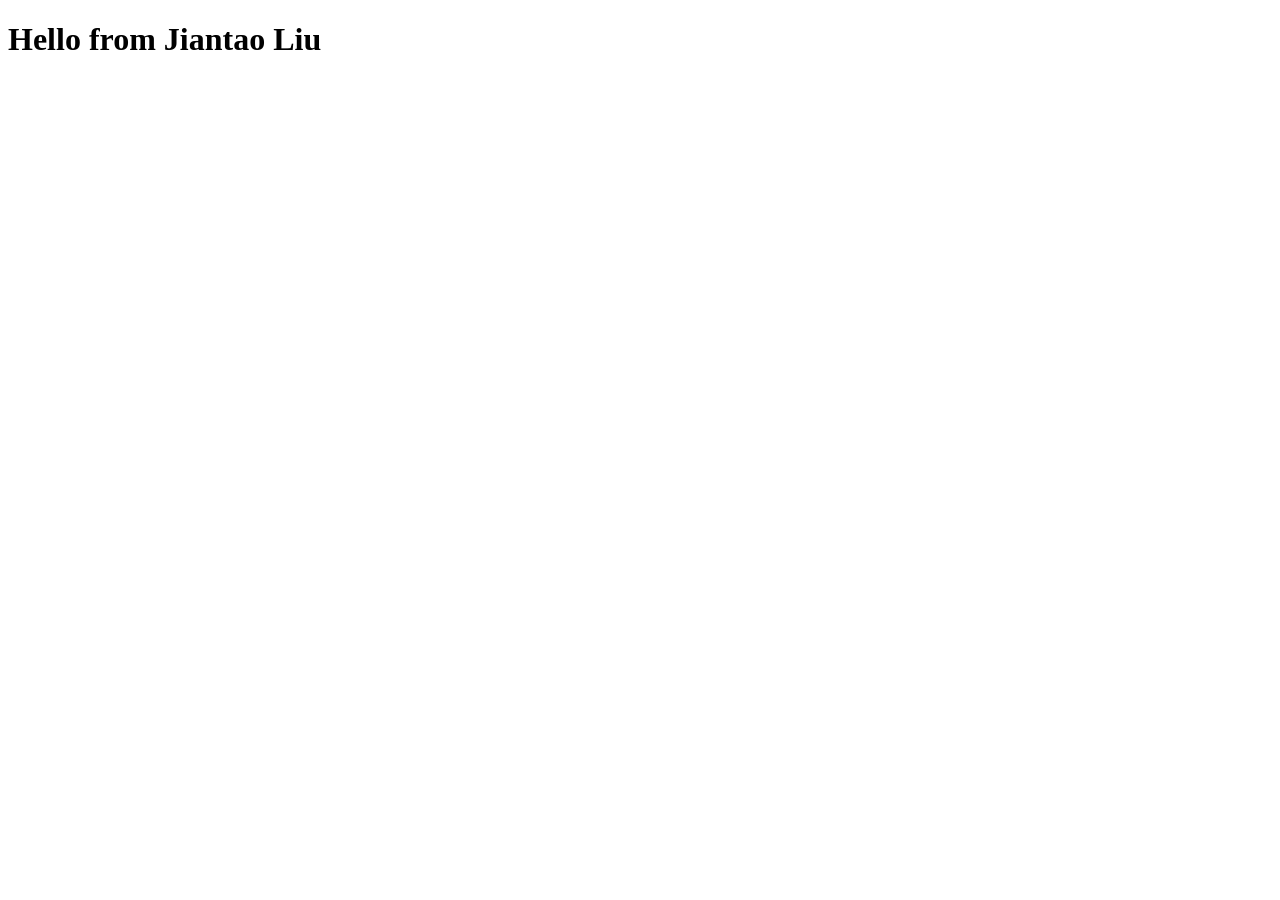
==== index.html @ df40b747 "Add index.html: Hello from Jiantao Liu" ====
<!DOCTYPE html>
<html lang="en">
<head>
  <meta charset="UTF-8">
  <meta name="viewport" content="width=device-width, initial-scale=1.0">
  <title>Jiantao Liu</title>
</head>
<body>
  <h1>Hello from Jiantao Liu</h1>
</body>
</html>
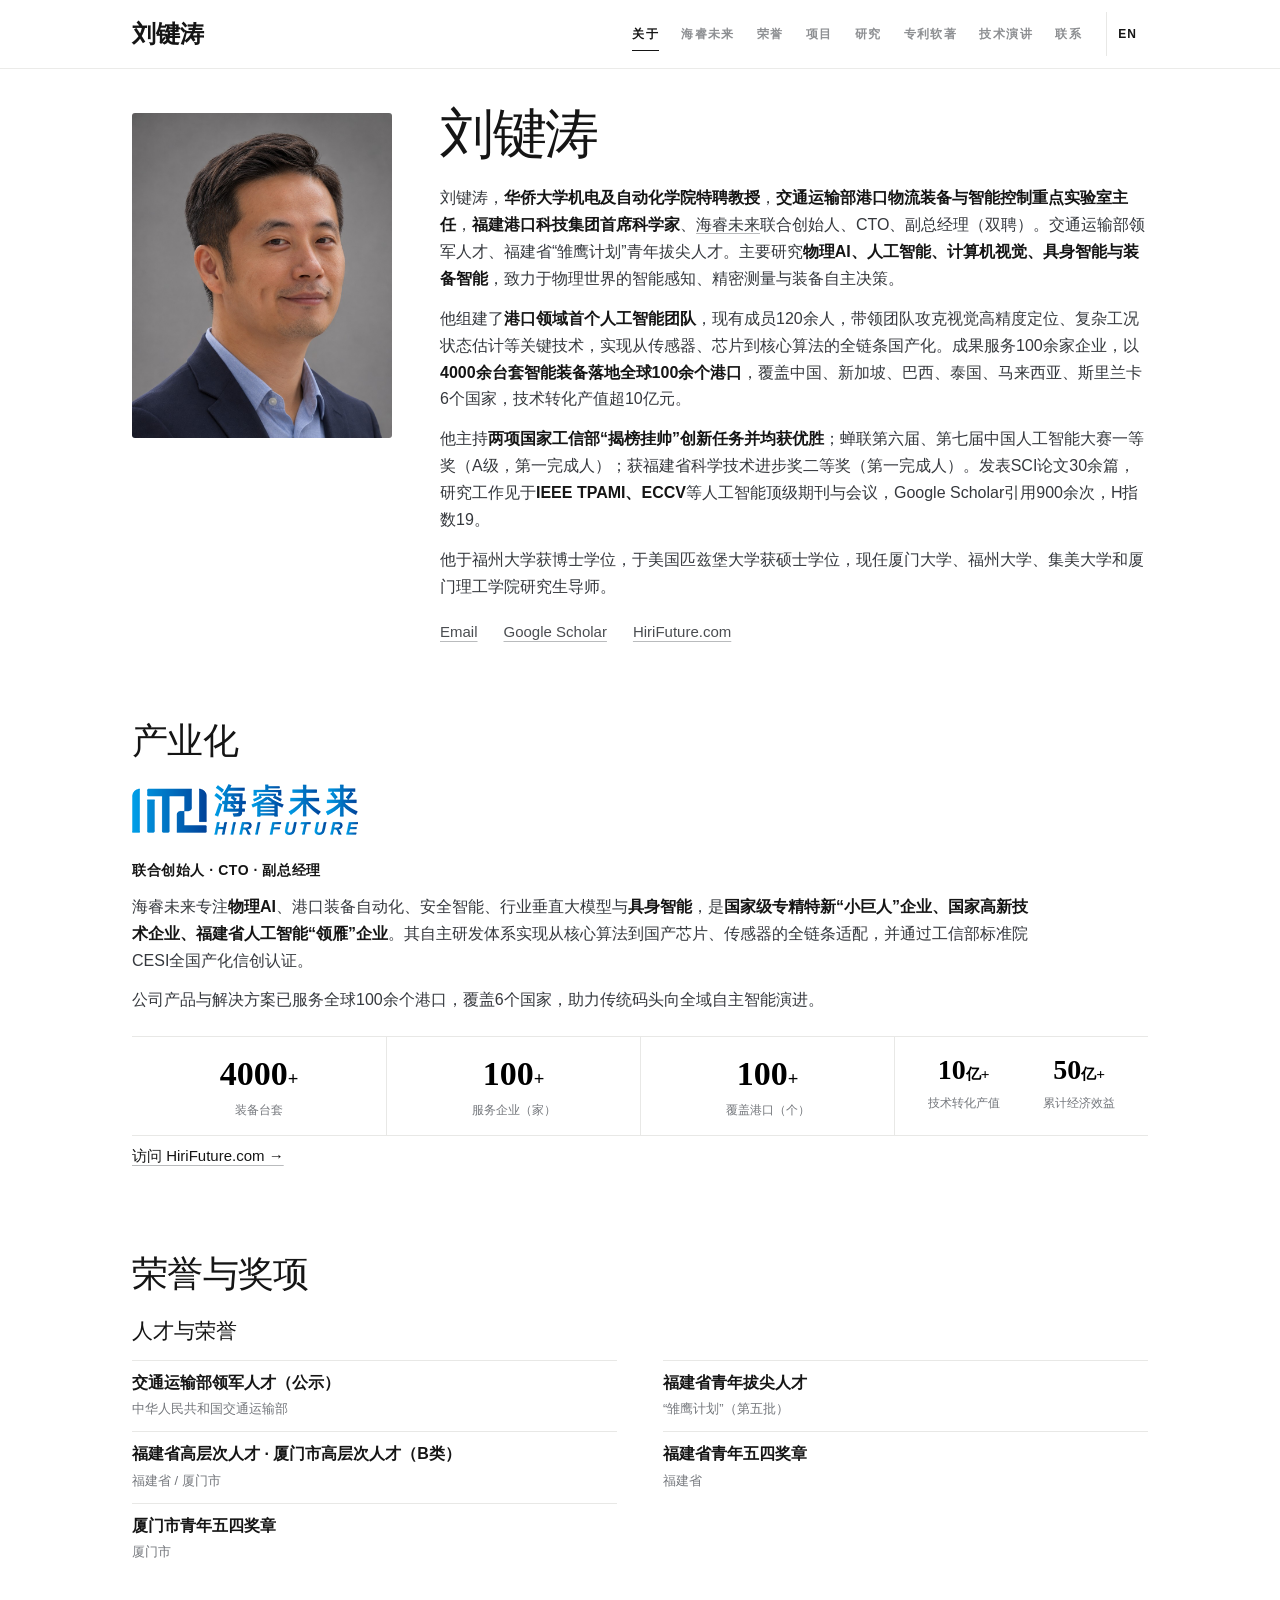
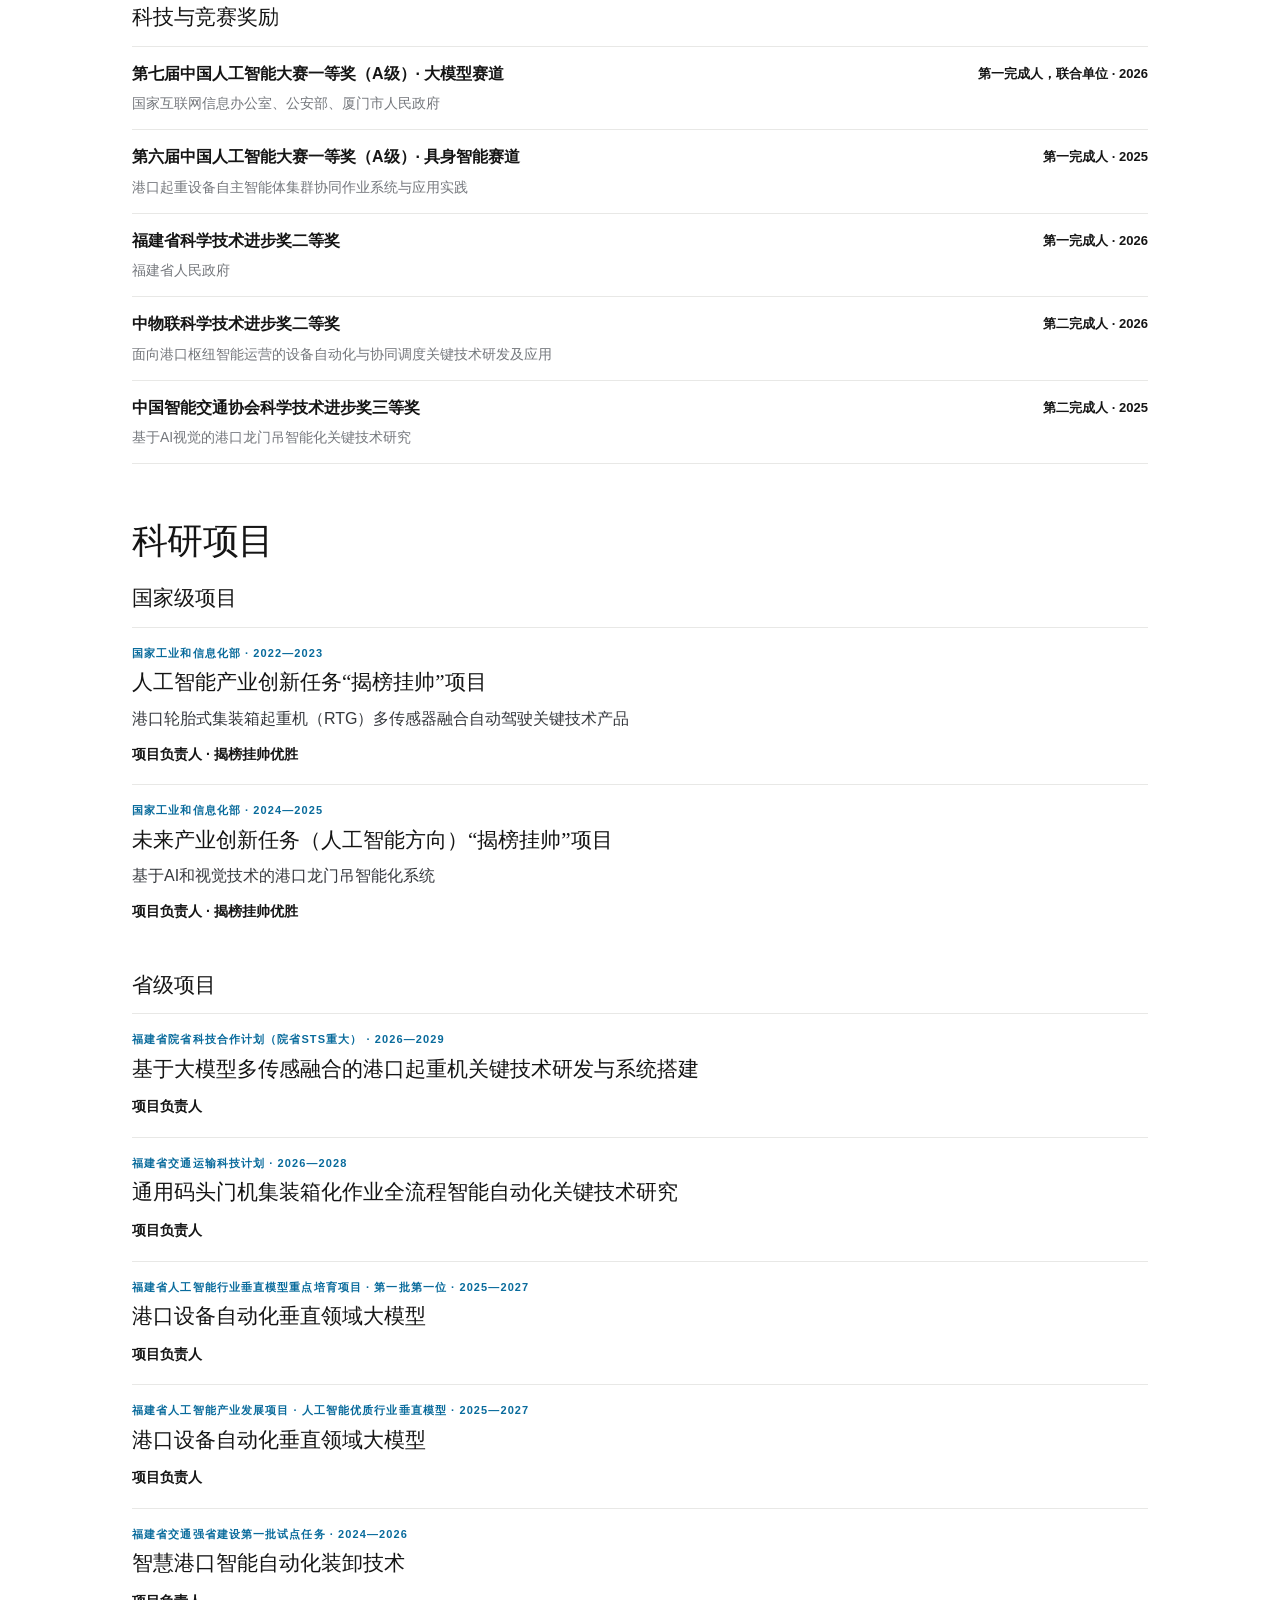
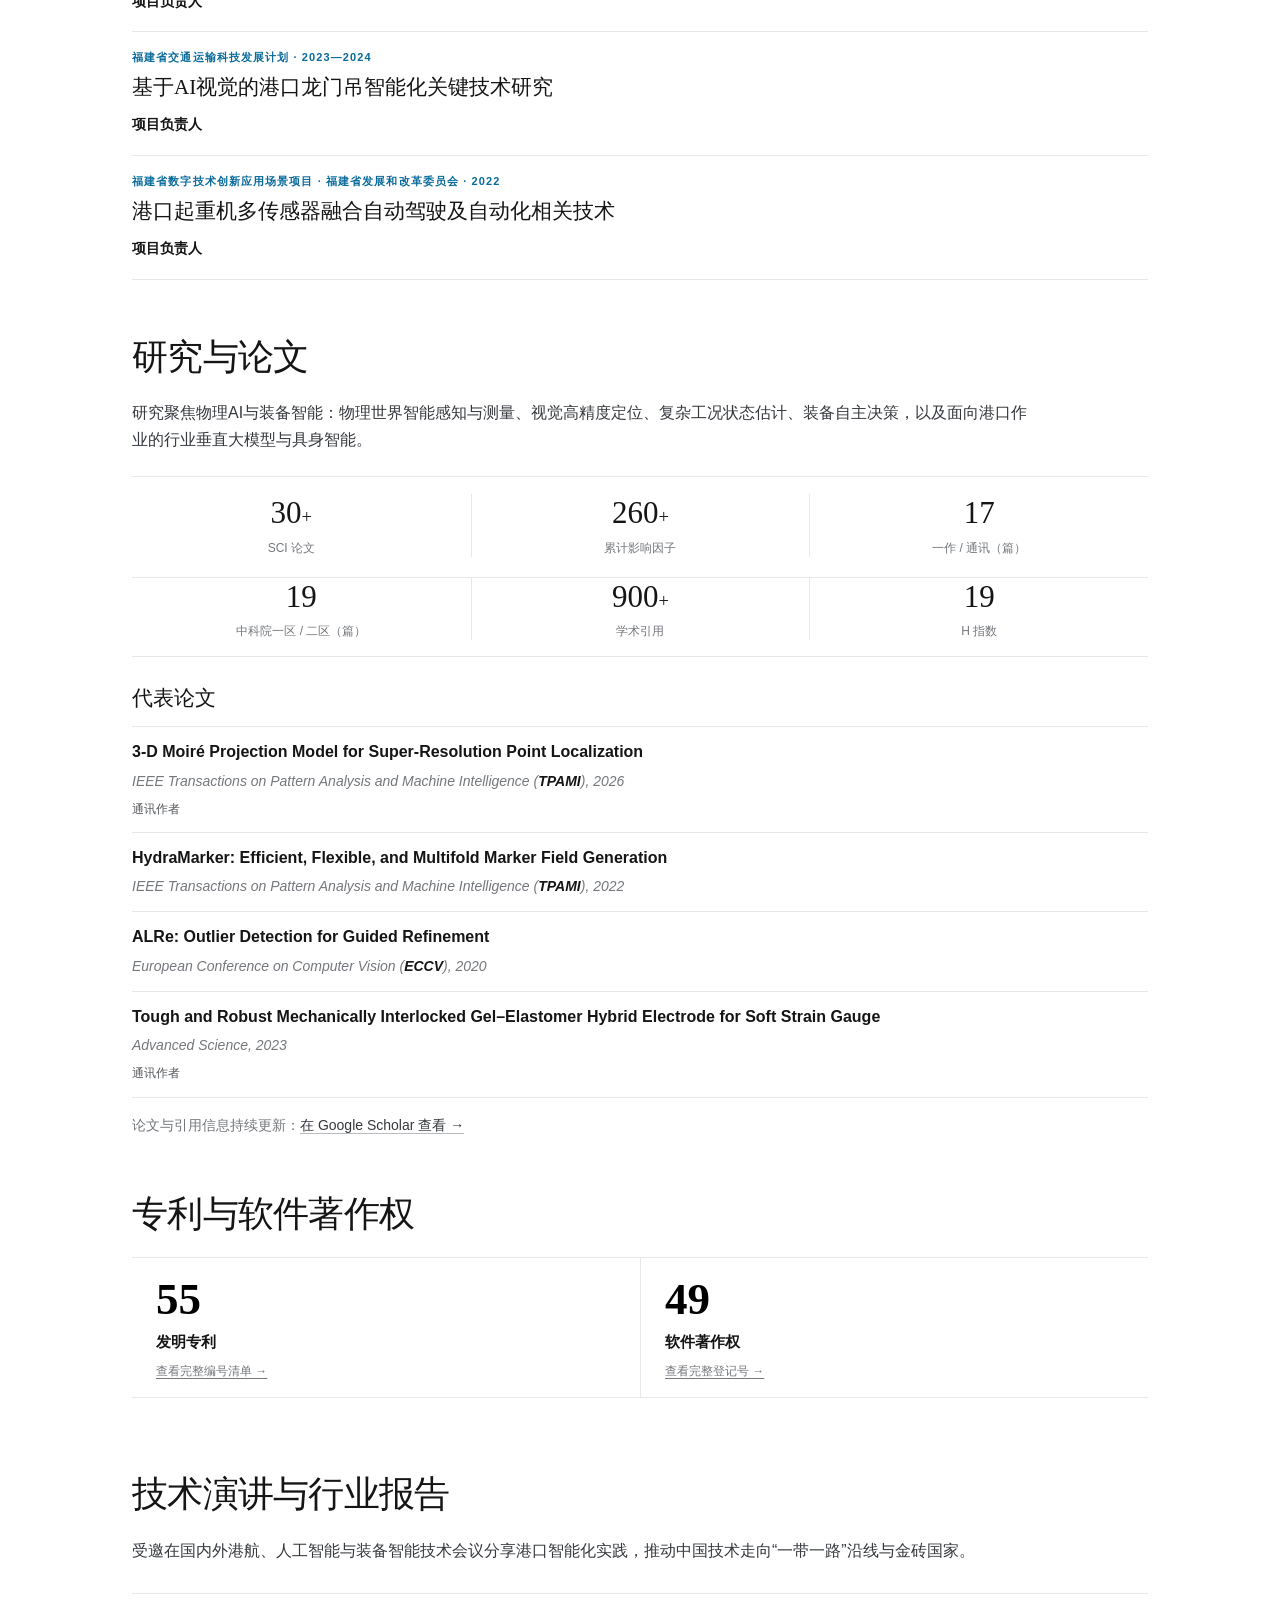
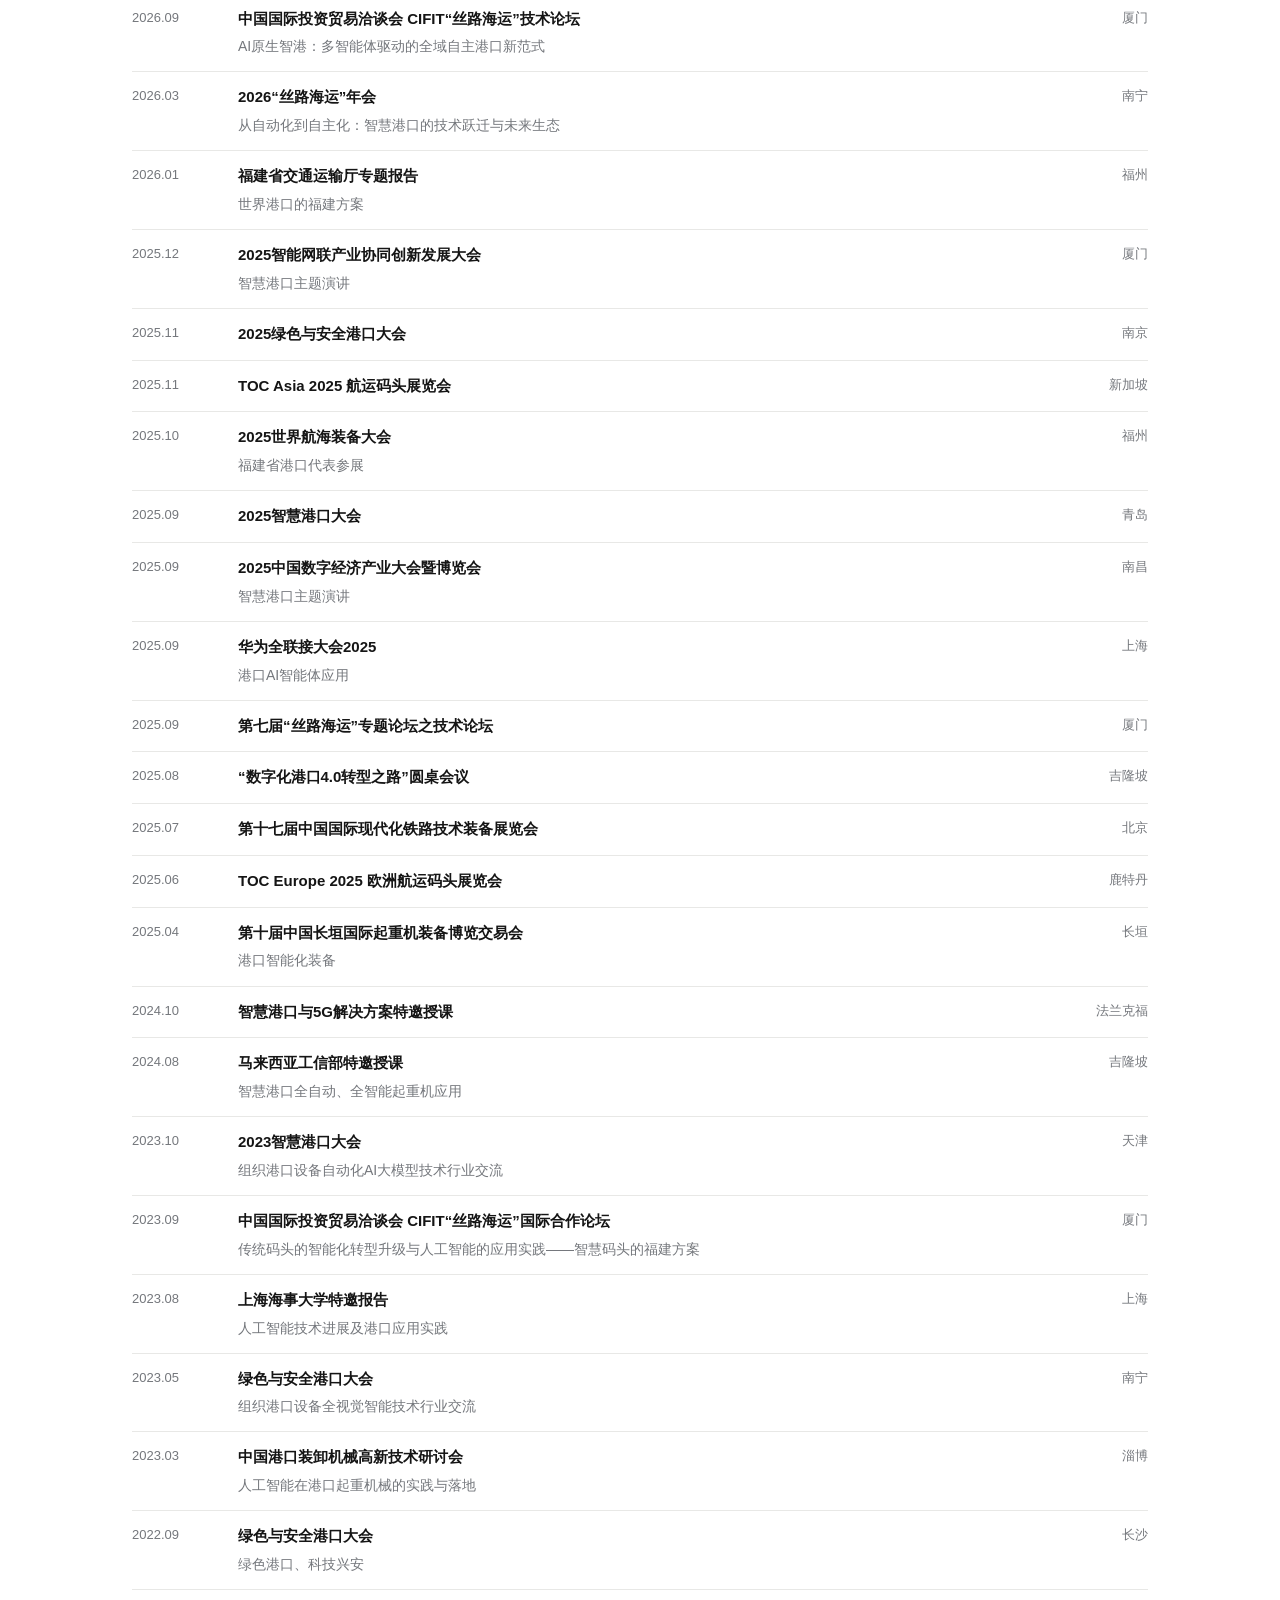
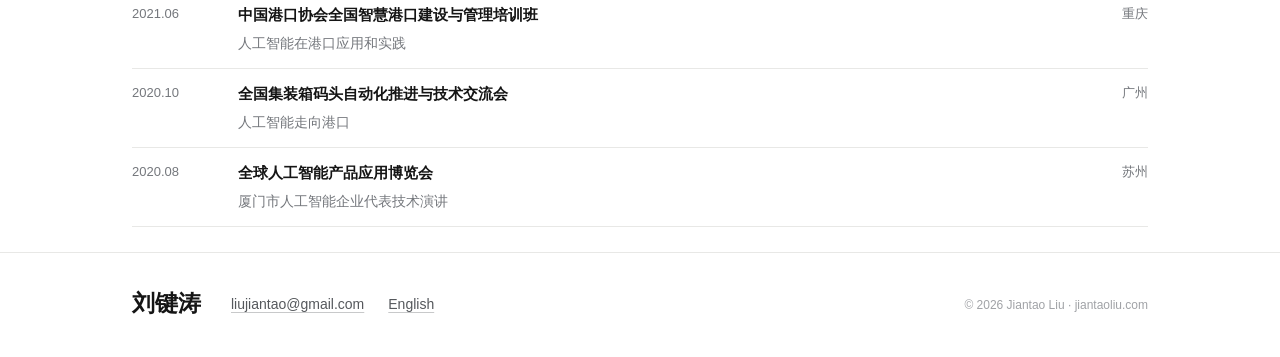
==== commit 429c6cf7: "Update index.html (wndc full site)" ====
--- a/index.html
+++ b/index.html
@@ -1,11 +1,306 @@
-<!DOCTYPE html>
-<html lang="en">
-<head>
-  <meta charset="UTF-8">
-  <meta name="viewport" content="width=device-width, initial-scale=1.0">
-  <title>Jiantao Liu</title>
-</head>
-<body>
-  <h1>Hello from Jiantao Liu</h1>
-</body>
-</html>
+<!DOCTYPE html>
+<html lang="zh-CN">
+<head>
+<meta charset="UTF-8">
+<meta name="viewport" content="width=device-width, initial-scale=1.0, viewport-fit=cover">
+<meta name="format-detection" content="telephone=no">
+<title>刘键涛 Jiantao Liu — 华侨大学特聘教授 · 海睿未来联合创始人</title>
+<meta name="description" content="刘键涛，华侨大学特聘教授、交通运输部港口物流装备与智能控制重点实验室主任、海睿未来联合创始人。专注物理AI、人工智能、计算机视觉、具身智能与装备智能，成果落地全球100余个港口。">
+<meta property="og:type" content="profile">
+<meta property="og:locale" content="zh_CN">
+<meta property="og:title" content="刘键涛 Jiantao Liu — 华侨大学特聘教授 · 海睿未来联合创始人">
+<meta property="og:description" content="物理AI、人工智能、计算机视觉、具身智能与装备智能。两项国家工信部创新任务负责人，两届中国人工智能大赛一等奖（A级）第一完成人，成果服务全球100余个港口。">
+<meta property="og:image" content="https://jiantaoliu.com/assets/photo.jpg">
+<link rel="canonical" href="https://jiantaoliu.com/wndc/">
+<link rel="icon" type="image/svg+xml" href="../assets/favicon.svg">
+<link rel="stylesheet" href="../assets/wndc.css">
+</head>
+<body class="version-wndc">
+
+<header class="site-header">
+  <div class="header-inner">
+    <a class="wordmark" href="#about" aria-label="刘键涛首页">刘键涛</a>
+    <button class="nav-toggle" type="button" aria-expanded="false" aria-controls="primary-nav" aria-label="打开导航菜单">
+      <span></span><span></span><span></span>
+    </button>
+    <nav class="primary-nav" id="primary-nav" aria-label="主导航">
+      <a class="active" href="#about">关于</a>
+      <a href="#company">海睿未来</a>
+      <a href="#honors">荣誉</a>
+      <a href="#projects">项目</a>
+      <a href="#research">研究</a>
+      <a href="patents.html#granted">专利软著</a>
+      <a href="#talks">技术演讲</a>
+      <a href="#contact">联系</a>
+      <a class="nav-language" href="en.html" lang="en">English</a>
+    </nav>
+    <a class="language" href="en.html" lang="en" aria-label="English version">EN</a>
+  </div>
+</header>
+
+<main>
+  <section class="hero container" id="about" aria-labelledby="profile-name">
+    <img class="portrait" src="../assets/photo.jpg" width="900" height="1125" alt="刘键涛教授">
+    <div class="hero-copy">
+      <h1 id="profile-name">刘键涛</h1>
+      <div class="intro">
+        <p>刘键涛，<strong>华侨大学机电及自动化学院特聘教授</strong>，<strong>交通运输部港口物流装备与智能控制重点实验室主任</strong>，<strong>福建港口科技集团首席科学家</strong>、<a href="https://www.hirifuture.com" target="_blank" rel="noopener">海睿未来</a>联合创始人、CTO、副总经理（双聘）。交通运输部领军人才、福建省“雏鹰计划”青年拔尖人才。主要研究<strong>物理AI、人工智能、计算机视觉、具身智能与装备智能</strong>，致力于物理世界的智能感知、精密测量与装备自主决策。</p>
+        <p>他组建了<strong>港口领域首个人工智能团队</strong>，现有成员120余人，带领团队攻克视觉高精度定位、复杂工况状态估计等关键技术，实现从传感器、芯片到核心算法的全链条国产化。成果服务100余家企业，以<strong>4000余台套智能装备落地全球100余个港口</strong>，覆盖中国、新加坡、巴西、泰国、马来西亚、斯里兰卡6个国家，技术转化产值超10亿元。</p>
+        <p>他主持<strong>两项国家工信部“揭榜挂帅”创新任务并均获优胜</strong>；蝉联第六届、第七届中国人工智能大赛一等奖（A级，第一完成人）；获福建省科学技术进步奖二等奖（第一完成人）。发表SCI论文30余篇，研究工作见于<strong>IEEE TPAMI、ECCV</strong>等人工智能顶级期刊与会议，Google Scholar引用900余次，H指数19。</p>
+        <p>他于福州大学获博士学位，于美国匹兹堡大学获硕士学位，现任厦门大学、福州大学、集美大学和厦门理工学院研究生导师。</p>
+      </div>
+      <div class="contact-line" aria-label="个人链接">
+        <a href="mailto:liujiantao@gmail.com">Email</a>
+        <a href="https://scholar.google.com/citations?user=T9nc5lMAAAAJ&amp;hl=zh-CN" target="_blank" rel="noopener">Google Scholar</a>
+        <a href="https://www.hirifuture.com" target="_blank" rel="noopener">HiriFuture.com</a>
+      </div>
+    </div>
+  </section>
+
+  <section class="section company-section container" id="company" aria-labelledby="company-title">
+    <h2 id="company-title">产业化</h2>
+    <a class="company-logo" href="https://www.hirifuture.com" target="_blank" rel="noopener" aria-label="访问海睿未来官网">
+      <img src="../assets/hirifuture-logo.png" width="226" height="51" alt="海睿未来 HIRI FUTURE">
+    </a>
+    <div class="company-role">联合创始人 · CTO · 副总经理</div>
+    <p>海睿未来专注<strong>物理AI</strong>、港口装备自动化、安全智能、行业垂直大模型与<strong>具身智能</strong>，是<strong>国家级专精特新“小巨人”企业、国家高新技术企业、福建省人工智能“领雁”企业</strong>。其自主研发体系实现从核心算法到国产芯片、传感器的全链条适配，并通过工信部标准院CESI全国产化信创认证。</p>
+    <p>公司产品与解决方案已服务全球100余个港口，覆盖6个国家，助力传统码头向全域自主智能演进。</p>
+    <div class="impact-metrics" aria-label="产业化数据概览">
+      <div class="impact-metric"><strong class="impact-number">4000<span>+</span></strong><span class="impact-label">装备台套</span></div>
+      <div class="impact-metric"><strong class="impact-number">100<span>+</span></strong><span class="impact-label">服务企业（家）</span></div>
+      <div class="impact-metric"><strong class="impact-number">100<span>+</span></strong><span class="impact-label">覆盖港口（个）</span></div>
+      <div class="impact-metric impact-output">
+        <div><strong class="impact-number">10<span>亿+</span></strong><span class="impact-label">技术转化产值</span></div>
+        <div><strong class="impact-number">50<span>亿+</span></strong><span class="impact-label">累计经济效益</span></div>
+      </div>
+    </div>
+    <a class="text-link" href="https://www.hirifuture.com" target="_blank" rel="noopener">访问 HiriFuture.com →</a>
+  </section>
+
+  <section class="section container" id="honors" aria-labelledby="honors-title">
+    <h2 id="honors-title">荣誉与奖项</h2>
+
+    <h3 class="subhead">人才与荣誉</h3>
+    <div class="honor-grid">
+      <div class="honor-item">
+        <div class="item-title">交通运输部领军人才（公示）</div>
+        <div class="item-meta">中华人民共和国交通运输部</div>
+      </div>
+      <div class="honor-item">
+        <div class="item-title">福建省青年拔尖人才</div>
+        <div class="item-meta">“雏鹰计划”（第五批）</div>
+      </div>
+      <div class="honor-item">
+        <div class="item-title">福建省高层次人才 · 厦门市高层次人才（B类）</div>
+        <div class="item-meta">福建省 / 厦门市</div>
+      </div>
+      <div class="honor-item">
+        <div class="item-title">福建省青年五四奖章</div>
+        <div class="item-meta">福建省</div>
+      </div>
+      <div class="honor-item">
+        <div class="item-title">厦门市青年五四奖章</div>
+        <div class="item-meta">厦门市</div>
+      </div>
+    </div>
+
+    <h3 class="subhead awards-subhead">科技与竞赛奖励</h3>
+    <div class="award-list">
+      <article class="award">
+        <div>
+          <h4>第七届中国人工智能大赛一等奖（A级）· 大模型赛道</h4>
+          <p>国家互联网信息办公室、公安部、厦门市人民政府</p>
+        </div>
+        <div class="rank">第一完成人，联合单位 · 2026</div>
+      </article>
+      <article class="award">
+        <div>
+          <h4>第六届中国人工智能大赛一等奖（A级）· 具身智能赛道</h4>
+          <p>港口起重设备自主智能体集群协同作业系统与应用实践</p>
+        </div>
+        <div class="rank">第一完成人 · 2025</div>
+      </article>
+      <article class="award">
+        <div>
+          <h4>福建省科学技术进步奖二等奖</h4>
+          <p>福建省人民政府</p>
+        </div>
+        <div class="rank">第一完成人 · 2026</div>
+      </article>
+      <article class="award">
+        <div>
+          <h4>中物联科学技术进步奖二等奖</h4>
+          <p>面向港口枢纽智能运营的设备自动化与协同调度关键技术研发及应用</p>
+        </div>
+        <div class="rank">第二完成人 · 2026</div>
+      </article>
+      <article class="award">
+        <div>
+          <h4>中国智能交通协会科学技术进步奖三等奖</h4>
+          <p>基于AI视觉的港口龙门吊智能化关键技术研究</p>
+        </div>
+        <div class="rank">第二完成人 · 2025</div>
+      </article>
+    </div>
+  </section>
+
+  <section class="section container" id="projects" aria-labelledby="projects-title">
+    <h2 id="projects-title">科研项目</h2>
+
+    <h3 class="subhead">国家级项目</h3>
+    <article class="project">
+      <div class="eyebrow">国家工业和信息化部 · 2022—2023</div>
+      <h3>人工智能产业创新任务“揭榜挂帅”项目</h3>
+      <p>港口轮胎式集装箱起重机（RTG）多传感器融合自动驾驶关键技术产品</p>
+      <div class="project-result">项目负责人 · 揭榜挂帅优胜</div>
+    </article>
+    <article class="project">
+      <div class="eyebrow">国家工业和信息化部 · 2024—2025</div>
+      <h3>未来产业创新任务（人工智能方向）“揭榜挂帅”项目</h3>
+      <p>基于AI和视觉技术的港口龙门吊智能化系统</p>
+      <div class="project-result">项目负责人 · 揭榜挂帅优胜</div>
+    </article>
+
+    <h3 class="subhead program-subhead">省级项目</h3>
+    <article class="project">
+      <div class="eyebrow">福建省院省科技合作计划（院省STS重大） · 2026—2029</div>
+      <h3>基于大模型多传感融合的港口起重机关键技术研发与系统搭建</h3>
+      <div class="project-result">项目负责人</div>
+    </article>
+    <article class="project">
+      <div class="eyebrow">福建省交通运输科技计划 · 2026—2028</div>
+      <h3>通用码头门机集装箱化作业全流程智能自动化关键技术研究</h3>
+      <div class="project-result">项目负责人</div>
+    </article>
+    <article class="project">
+      <div class="eyebrow">福建省人工智能行业垂直模型重点培育项目 · 第一批第一位 · 2025—2027</div>
+      <h3>港口设备自动化垂直领域大模型</h3>
+      <div class="project-result">项目负责人</div>
+    </article>
+    <article class="project">
+      <div class="eyebrow">福建省人工智能产业发展项目 · 人工智能优质行业垂直模型 · 2025—2027</div>
+      <h3>港口设备自动化垂直领域大模型</h3>
+      <div class="project-result">项目负责人</div>
+    </article>
+    <article class="project">
+      <div class="eyebrow">福建省交通强省建设第一批试点任务 · 2024—2026</div>
+      <h3>智慧港口智能自动化装卸技术</h3>
+      <div class="project-result">项目负责人</div>
+    </article>
+    <article class="project">
+      <div class="eyebrow">福建省交通运输科技发展计划 · 2023—2024</div>
+      <h3>基于AI视觉的港口龙门吊智能化关键技术研究</h3>
+      <div class="project-result">项目负责人</div>
+    </article>
+    <article class="project">
+      <div class="eyebrow">福建省数字技术创新应用场景项目 · 福建省发展和改革委员会 · 2022</div>
+      <h3>港口起重机多传感器融合自动驾驶及自动化相关技术</h3>
+      <div class="project-result">项目负责人</div>
+    </article>
+  </section>
+
+  <section class="section container" id="research" aria-labelledby="research-title">
+    <h2 id="research-title">研究与论文</h2>
+    <p class="section-intro">研究聚焦物理AI与装备智能：物理世界智能感知与测量、视觉高精度定位、复杂工况状态估计、装备自主决策，以及面向港口作业的行业垂直大模型与具身智能。</p>
+
+    <div class="metrics metrics-three metrics-six" aria-label="学术数据概览">
+      <div class="metric"><div class="value">30<span>+</span></div><div class="label">SCI 论文</div></div>
+      <div class="metric"><div class="value">260<span>+</span></div><div class="label">累计影响因子</div></div>
+      <div class="metric"><div class="value">17</div><div class="label">一作 / 通讯（篇）</div></div>
+      <div class="metric"><div class="value">19</div><div class="label">中科院一区 / 二区（篇）</div></div>
+      <div class="metric"><div class="value">900<span>+</span></div><div class="label">学术引用</div></div>
+      <div class="metric"><div class="value">19</div><div class="label">H 指数</div></div>
+    </div>
+
+    <h3 class="subhead">代表论文</h3>
+    <div class="publication-list">
+      <article class="publication">
+        <h4>3-D Moiré Projection Model for Super-Resolution Point Localization</h4>
+        <p>IEEE Transactions on Pattern Analysis and Machine Intelligence (<strong>TPAMI</strong>), 2026</p>
+        <div class="publication-meta">通讯作者</div>
+      </article>
+      <article class="publication">
+        <h4>HydraMarker: Efficient, Flexible, and Multifold Marker Field Generation</h4>
+        <p>IEEE Transactions on Pattern Analysis and Machine Intelligence (<strong>TPAMI</strong>), 2022</p>
+      </article>
+      <article class="publication">
+        <h4>ALRe: Outlier Detection for Guided Refinement</h4>
+        <p>European Conference on Computer Vision (<strong>ECCV</strong>), 2020</p>
+      </article>
+      <article class="publication">
+        <h4>Tough and Robust Mechanically Interlocked Gel–Elastomer Hybrid Electrode for Soft Strain Gauge</h4>
+        <p>Advanced Science, 2023</p>
+        <div class="publication-meta">通讯作者</div>
+      </article>
+    </div>
+    <p class="research-note">论文与引用信息持续更新：<a href="https://scholar.google.com/citations?user=T9nc5lMAAAAJ&amp;hl=zh-CN" target="_blank" rel="noopener">在 Google Scholar 查看 →</a></p>
+  </section>
+
+  <section class="section ip-summary container" aria-labelledby="ip-title">
+    <h2 id="ip-title">专利与软件著作权</h2>
+    <div class="ip-links">
+      <a class="ip-stat" href="patents.html#granted">
+        <strong class="ip-number">55</strong>
+        <span class="ip-label">发明专利</span>
+        <span class="ip-action">查看完整编号清单 →</span>
+      </a>
+      <a class="ip-stat" href="patents.html#software">
+        <strong class="ip-number">49</strong>
+        <span class="ip-label">软件著作权</span>
+        <span class="ip-action">查看完整登记号 →</span>
+      </a>
+    </div>
+  </section>
+
+  <section class="section container" id="talks" aria-labelledby="talks-title">
+    <h2 id="talks-title">技术演讲与行业报告</h2>
+    <p class="section-intro">受邀在国内外港航、人工智能与装备智能技术会议分享港口智能化实践，推动中国技术走向“一带一路”沿线与金砖国家。</p>
+    <div class="talk-list">
+      <article class="talk"><time>2026.09</time><div><h4>中国国际投资贸易洽谈会 CIFIT“丝路海运”技术论坛</h4><p>AI原生智港：多智能体驱动的全域自主港口新范式</p></div><span class="talk-place">厦门</span></article>
+      <article class="talk"><time>2026.03</time><div><h4>2026“丝路海运”年会</h4><p>从自动化到自主化：智慧港口的技术跃迁与未来生态</p></div><span class="talk-place">南宁</span></article>
+      <article class="talk"><time>2026.01</time><div><h4>福建省交通运输厅专题报告</h4><p>世界港口的福建方案</p></div><span class="talk-place">福州</span></article>
+      <article class="talk"><time>2025.12</time><div><h4>2025智能网联产业协同创新发展大会</h4><p>智慧港口主题演讲</p></div><span class="talk-place">厦门</span></article>
+      <article class="talk"><time>2025.11</time><div><h4>2025绿色与安全港口大会</h4></div><span class="talk-place">南京</span></article>
+      <article class="talk"><time>2025.11</time><div><h4>TOC Asia 2025 航运码头展览会</h4></div><span class="talk-place">新加坡</span></article>
+      <article class="talk"><time>2025.10</time><div><h4>2025世界航海装备大会</h4><p>福建省港口代表参展</p></div><span class="talk-place">福州</span></article>
+      <article class="talk"><time>2025.09</time><div><h4>2025智慧港口大会</h4></div><span class="talk-place">青岛</span></article>
+      <article class="talk"><time>2025.09</time><div><h4>2025中国数字经济产业大会暨博览会</h4><p>智慧港口主题演讲</p></div><span class="talk-place">南昌</span></article>
+      <article class="talk"><time>2025.09</time><div><h4>华为全联接大会2025</h4><p>港口AI智能体应用</p></div><span class="talk-place">上海</span></article>
+      <article class="talk"><time>2025.09</time><div><h4>第七届“丝路海运”专题论坛之技术论坛</h4></div><span class="talk-place">厦门</span></article>
+      <article class="talk"><time>2025.08</time><div><h4>“数字化港口4.0转型之路”圆桌会议</h4></div><span class="talk-place">吉隆坡</span></article>
+      <article class="talk"><time>2025.07</time><div><h4>第十七届中国国际现代化铁路技术装备展览会</h4></div><span class="talk-place">北京</span></article>
+      <article class="talk"><time>2025.06</time><div><h4>TOC Europe 2025 欧洲航运码头展览会</h4></div><span class="talk-place">鹿特丹</span></article>
+      <article class="talk"><time>2025.04</time><div><h4>第十届中国长垣国际起重机装备博览交易会</h4><p>港口智能化装备</p></div><span class="talk-place">长垣</span></article>
+      <article class="talk"><time>2024.10</time><div><h4>智慧港口与5G解决方案特邀授课</h4></div><span class="talk-place">法兰克福</span></article>
+      <article class="talk"><time>2024.08</time><div><h4>马来西亚工信部特邀授课</h4><p>智慧港口全自动、全智能起重机应用</p></div><span class="talk-place">吉隆坡</span></article>
+      <article class="talk"><time>2023.10</time><div><h4>2023智慧港口大会</h4><p>组织港口设备自动化AI大模型技术行业交流</p></div><span class="talk-place">天津</span></article>
+      <article class="talk"><time>2023.09</time><div><h4>中国国际投资贸易洽谈会 CIFIT“丝路海运”国际合作论坛</h4><p>传统码头的智能化转型升级与人工智能的应用实践——智慧码头的福建方案</p></div><span class="talk-place">厦门</span></article>
+      <article class="talk"><time>2023.08</time><div><h4>上海海事大学特邀报告</h4><p>人工智能技术进展及港口应用实践</p></div><span class="talk-place">上海</span></article>
+      <article class="talk"><time>2023.05</time><div><h4>绿色与安全港口大会</h4><p>组织港口设备全视觉智能技术行业交流</p></div><span class="talk-place">南宁</span></article>
+      <article class="talk"><time>2023.03</time><div><h4>中国港口装卸机械高新技术研讨会</h4><p>人工智能在港口起重机械的实践与落地</p></div><span class="talk-place">淄博</span></article>
+      <article class="talk"><time>2022.09</time><div><h4>绿色与安全港口大会</h4><p>绿色港口、科技兴安</p></div><span class="talk-place">长沙</span></article>
+      <article class="talk"><time>2021.06</time><div><h4>中国港口协会全国智慧港口建设与管理培训班</h4><p>人工智能在港口应用和实践</p></div><span class="talk-place">重庆</span></article>
+      <article class="talk"><time>2020.10</time><div><h4>全国集装箱码头自动化推进与技术交流会</h4><p>人工智能走向港口</p></div><span class="talk-place">广州</span></article>
+      <article class="talk"><time>2020.08</time><div><h4>全球人工智能产品应用博览会</h4><p>厦门市人工智能企业代表技术演讲</p></div><span class="talk-place">苏州</span></article>
+    </div>
+  </section>
+
+
+
+
+</main>
+
+<footer class="site-footer" id="contact">
+  <div class="footer-inner container">
+    <div class="footer-name">刘键涛</div>
+    <div class="footer-links">
+      <a href="mailto:liujiantao@gmail.com">liujiantao@gmail.com</a>
+      <a href="en.html" lang="en">English</a>
+    </div>
+    <div class="copyright">© 2026 Jiantao Liu · jiantaoliu.com</div>
+  </div>
+</footer>
+
+<script src="../assets/script.js"></script>
+</body>
+</html>
--- a/assets/wndc.css
+++ b/assets/wndc.css
@@ -0,0 +1,82 @@
+@import url("style.css");
+
+/* WNDC — Andrew Ng layout with a tighter reading rhythm */
+.version-wndc body, body.version-wndc { font-size: 16px; line-height: 1.68; }
+.version-wndc .header-inner { min-height: 68px; }
+.version-wndc .hero { grid-template-columns: 260px minmax(0, 1fr); gap: 48px; padding-top: 44px; padding-bottom: 42px; }
+.version-wndc .hero h1 { font-size: 54px; margin-bottom: 22px; }
+.version-wndc .hero h1 span { font-size: 22px; margin-top: 9px; }
+.version-wndc .intro p { margin-bottom: 13px; }
+.version-wndc .contact-line { margin-top: 18px; }
+.version-wndc .section { padding-top: 31px; padding-bottom: 25px; }
+.version-wndc .section h2 { font-size: 36px; margin-bottom: 21px; }
+.version-wndc .subhead { font-size: 21px; margin-bottom: 13px; }
+.version-wndc .awards-subhead, .version-wndc .program-subhead, .version-wndc .list-subhead { margin-top: 29px; }
+.version-wndc .honor-item { padding: 10px 0 11px; }
+.version-wndc .award { padding: 14px 0; gap: 22px; }
+.version-wndc .project { padding: 17px 0 18px; }
+.version-wndc .project h3 { font-size: 21px; margin: 5px 0 6px; }
+.version-wndc .metrics { margin: 23px 0 27px; padding: 17px 0 16px; }
+.version-wndc .metrics-six { row-gap: 20px; }
+.version-wndc .value { font-size: 31px; }
+.version-wndc .publication { padding: 12px 0 13px; }
+.version-wndc .research-note { margin-top: 15px; }
+.version-wndc .talk { padding: 13px 0; }
+.version-wndc .company-section { padding-top: 34px; padding-bottom: 42px; }
+.version-wndc .company-logo { margin-bottom: 15px; }
+.version-wndc .company-role { margin-bottom: 12px; }
+.version-wndc .company-section p { margin-bottom: 12px; }
+.version-wndc .impact-metrics { margin-top: 22px; }
+.version-wndc .impact-metric { padding-top: 17px; padding-bottom: 16px; }
+.version-wndc .ip-summary { padding-top: 30px; padding-bottom: 44px; }
+.version-wndc .ip-stat { min-height: 138px; padding: 19px 24px 17px; }
+.version-wndc .ip-number { font-size: 45px; }
+.version-wndc .ip-label, .version-wndc .ip-action { margin-top: 9px; }
+.version-wndc .footer-inner { min-height: 104px; padding-top: 25px; padding-bottom: 25px; }
+.version-wndc .subpage-hero { padding-top: 42px; padding-bottom: 52px; }
+.version-wndc .subpage-hero h1 { font-size: 46px; margin-bottom: 15px; }
+.version-wndc .ip-tabs { margin: 27px 0 22px; }
+.version-wndc .ip-tab { min-height: 62px; padding: 13px 20px; }
+.version-wndc .patent-list li { padding-top: 10px; padding-bottom: 11px; }
+
+@media (max-width: 960px) and (min-width: 761px) {
+  .version-wndc .hero { grid-template-columns: 230px minmax(0, 1fr); gap: 34px; }
+  .version-wndc .hero h1 { font-size: 48px; }
+}
+
+@media (max-width: 760px) {
+  body.version-wndc { font-size: 15.5px; line-height: 1.64; }
+  .version-wndc .header-inner { min-height: 56px; }
+  .version-wndc .primary-nav { max-height: calc(100vh - 56px); padding-top: 5px; padding-bottom: 12px; }
+  .version-wndc .primary-nav a { min-height: 39px; }
+  .version-wndc .nav-toggle { width: 40px; height: 40px; }
+  .version-wndc .hero { gap: 20px; padding-top: 27px; padding-bottom: 30px; }
+  .version-wndc .portrait { width: 240px; margin: 0 auto; }
+  .version-wndc .hero h1 { font-size: 38px; margin-bottom: -3px; }
+  .version-wndc .hero h1 span { font-size: 19px; margin-top: 7px; }
+  .version-wndc .intro p { margin-bottom: 11px; }
+  .version-wndc .contact-line { margin-top: 2px; }
+  .version-wndc .section { padding-top: 26px; padding-bottom: 21px; }
+  .version-wndc .section h2 { font-size: 30px; margin-bottom: 18px; }
+  .version-wndc .subhead { font-size: 19px; margin-bottom: 11px; }
+  .version-wndc .awards-subhead, .version-wndc .program-subhead, .version-wndc .list-subhead { margin-top: 25px; }
+  .version-wndc .honor-item { padding: 9px 0 10px; }
+  .version-wndc .award { padding: 12px 0; }
+  .version-wndc .project { padding: 15px 0 16px; }
+  .version-wndc .metrics { margin: 20px 0 23px; padding: 14px 0; }
+  .version-wndc .metrics-three.metrics-six { row-gap: 17px; }
+  .version-wndc .value { font-size: 28px; }
+  .version-wndc .publication { padding: 11px 0 12px; }
+  .version-wndc .talk { padding: 12px 0; }
+  .version-wndc .company-section { padding-top: 28px; padding-bottom: 33px; }
+  .version-wndc .impact-metric { padding-top: 15px; padding-bottom: 14px; }
+  .version-wndc .impact-number { font-size: 27px; }
+  .version-wndc .impact-output .impact-number { font-size: 22px; }
+  .version-wndc .ip-summary { padding-top: 27px; padding-bottom: 34px; }
+  .version-wndc .ip-stat { min-height: 126px; padding: 16px 10px 14px; }
+  .version-wndc .ip-number { font-size: 35px; }
+  .version-wndc .subpage-hero { padding-top: 30px; padding-bottom: 40px; }
+  .version-wndc .subpage-hero h1 { font-size: 35px; }
+  .version-wndc .ip-tabs { margin: 23px 0 18px; }
+  .version-wndc .ip-tab { min-height: 56px; }
+}
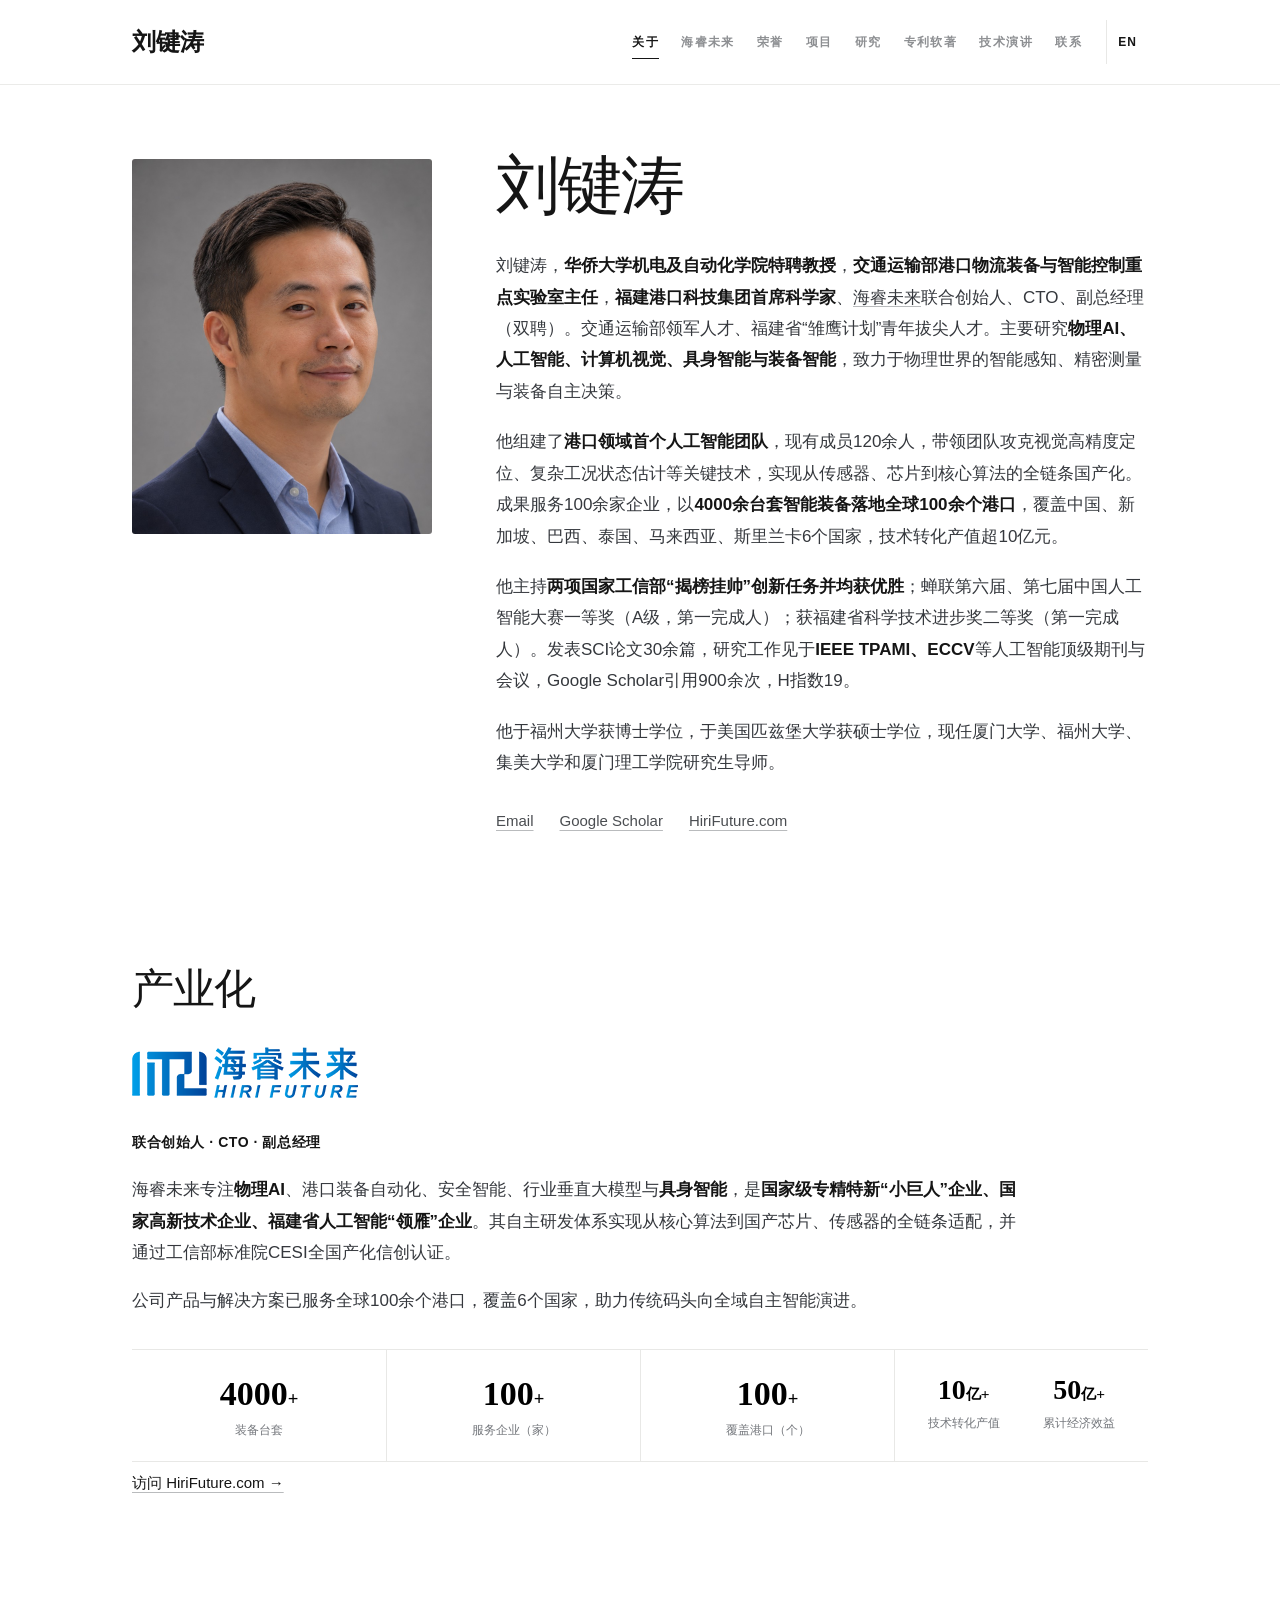
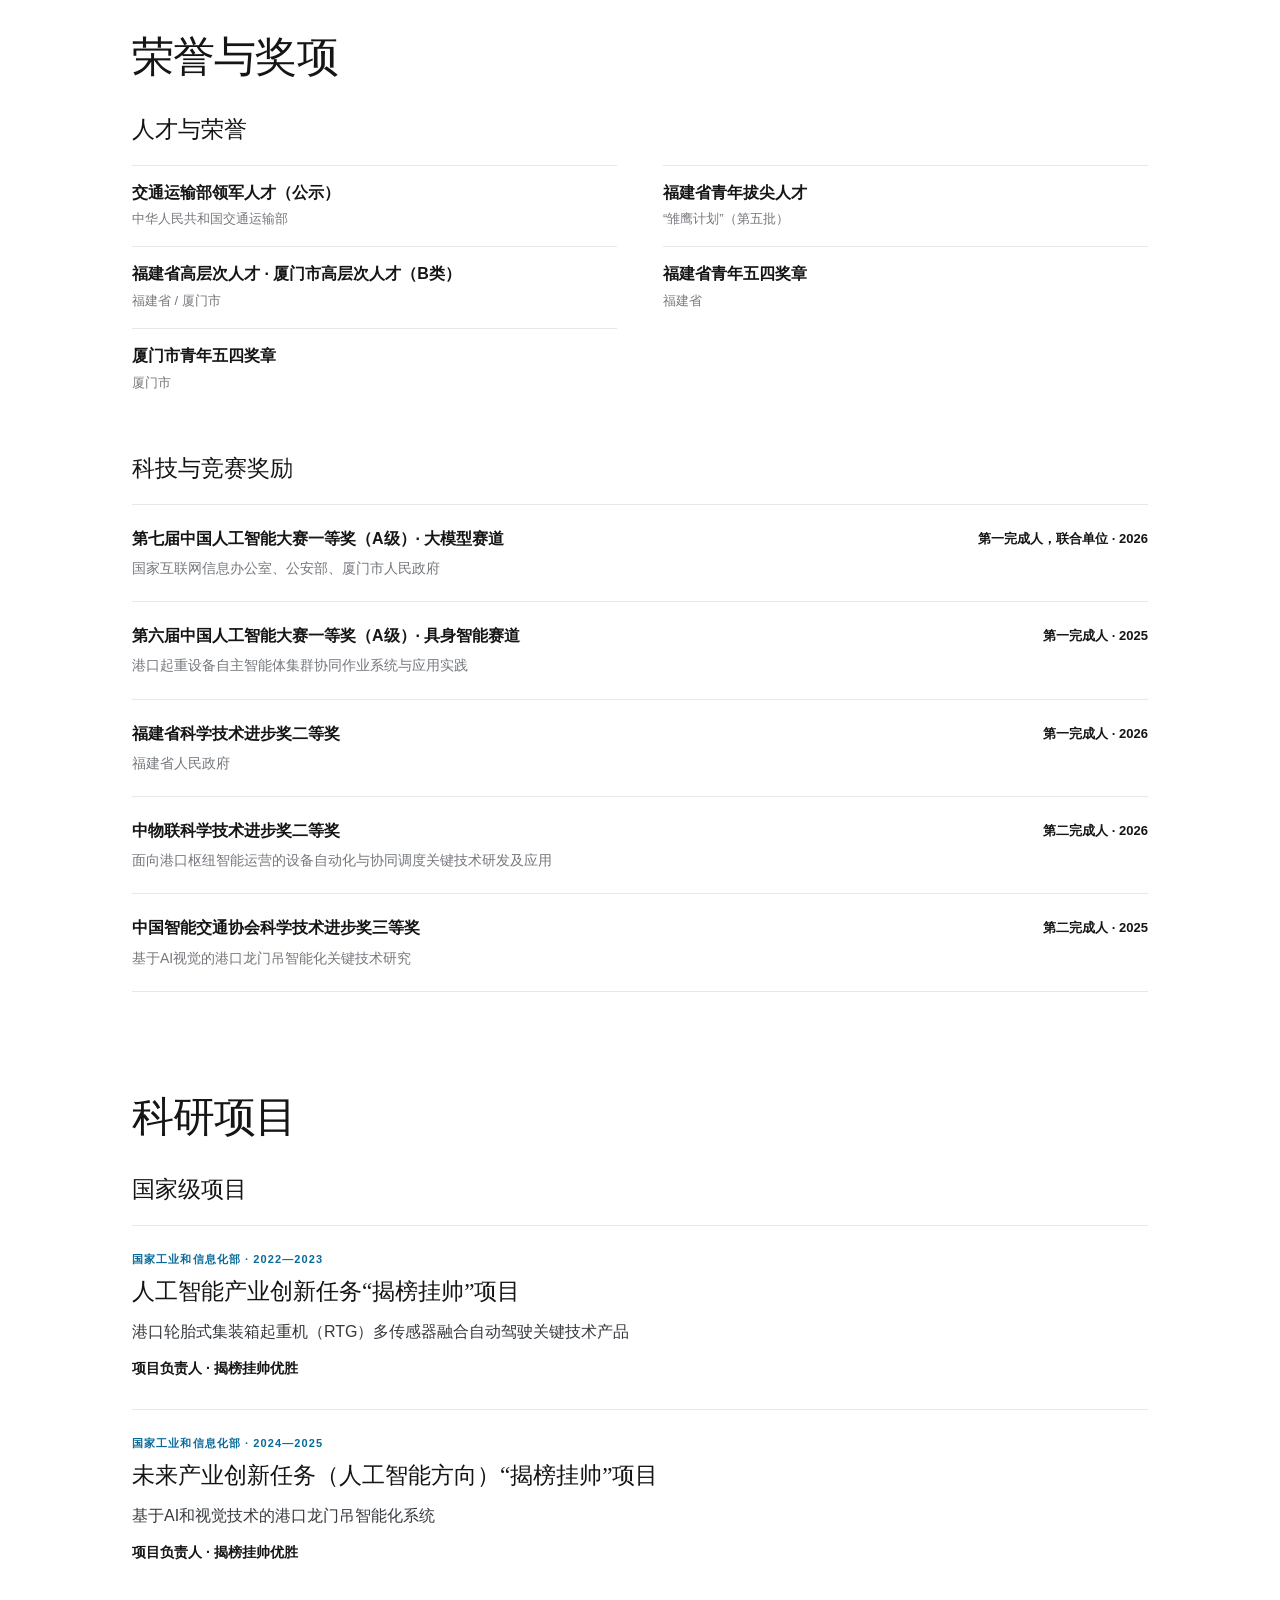
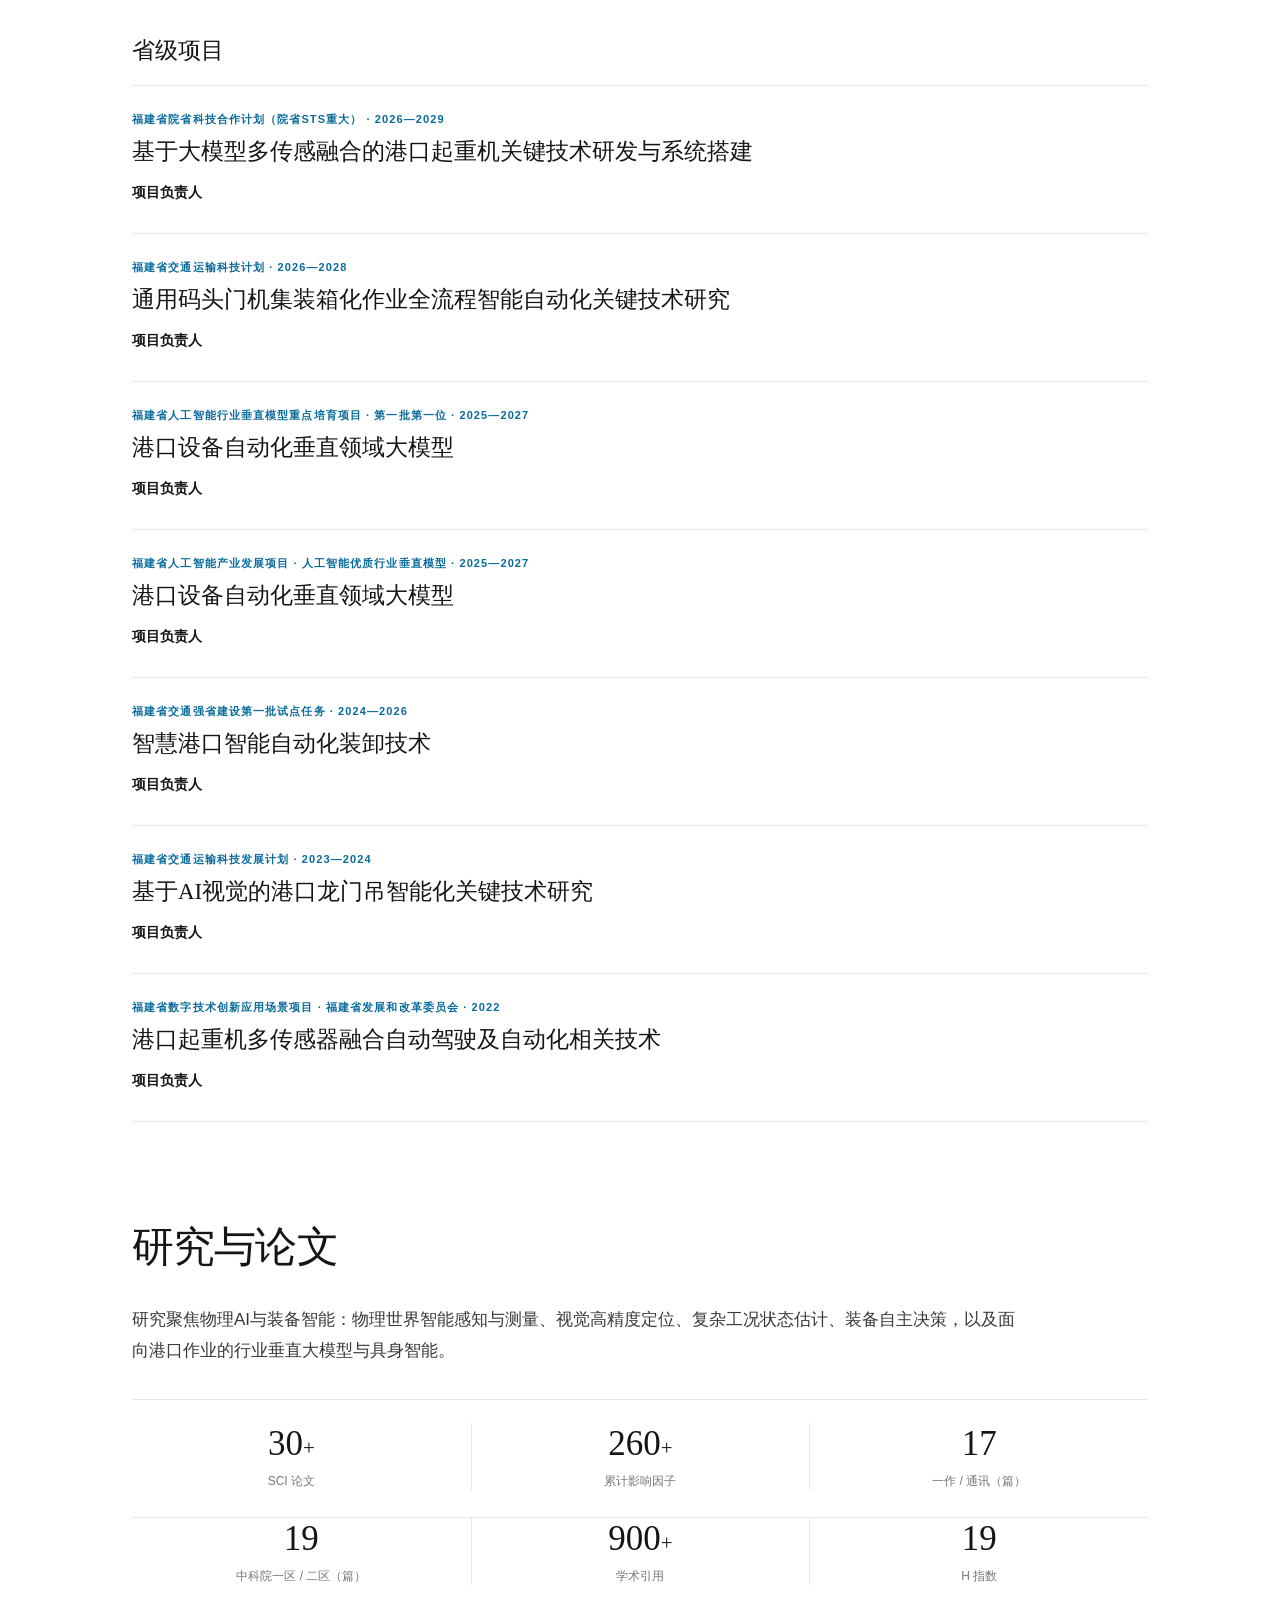
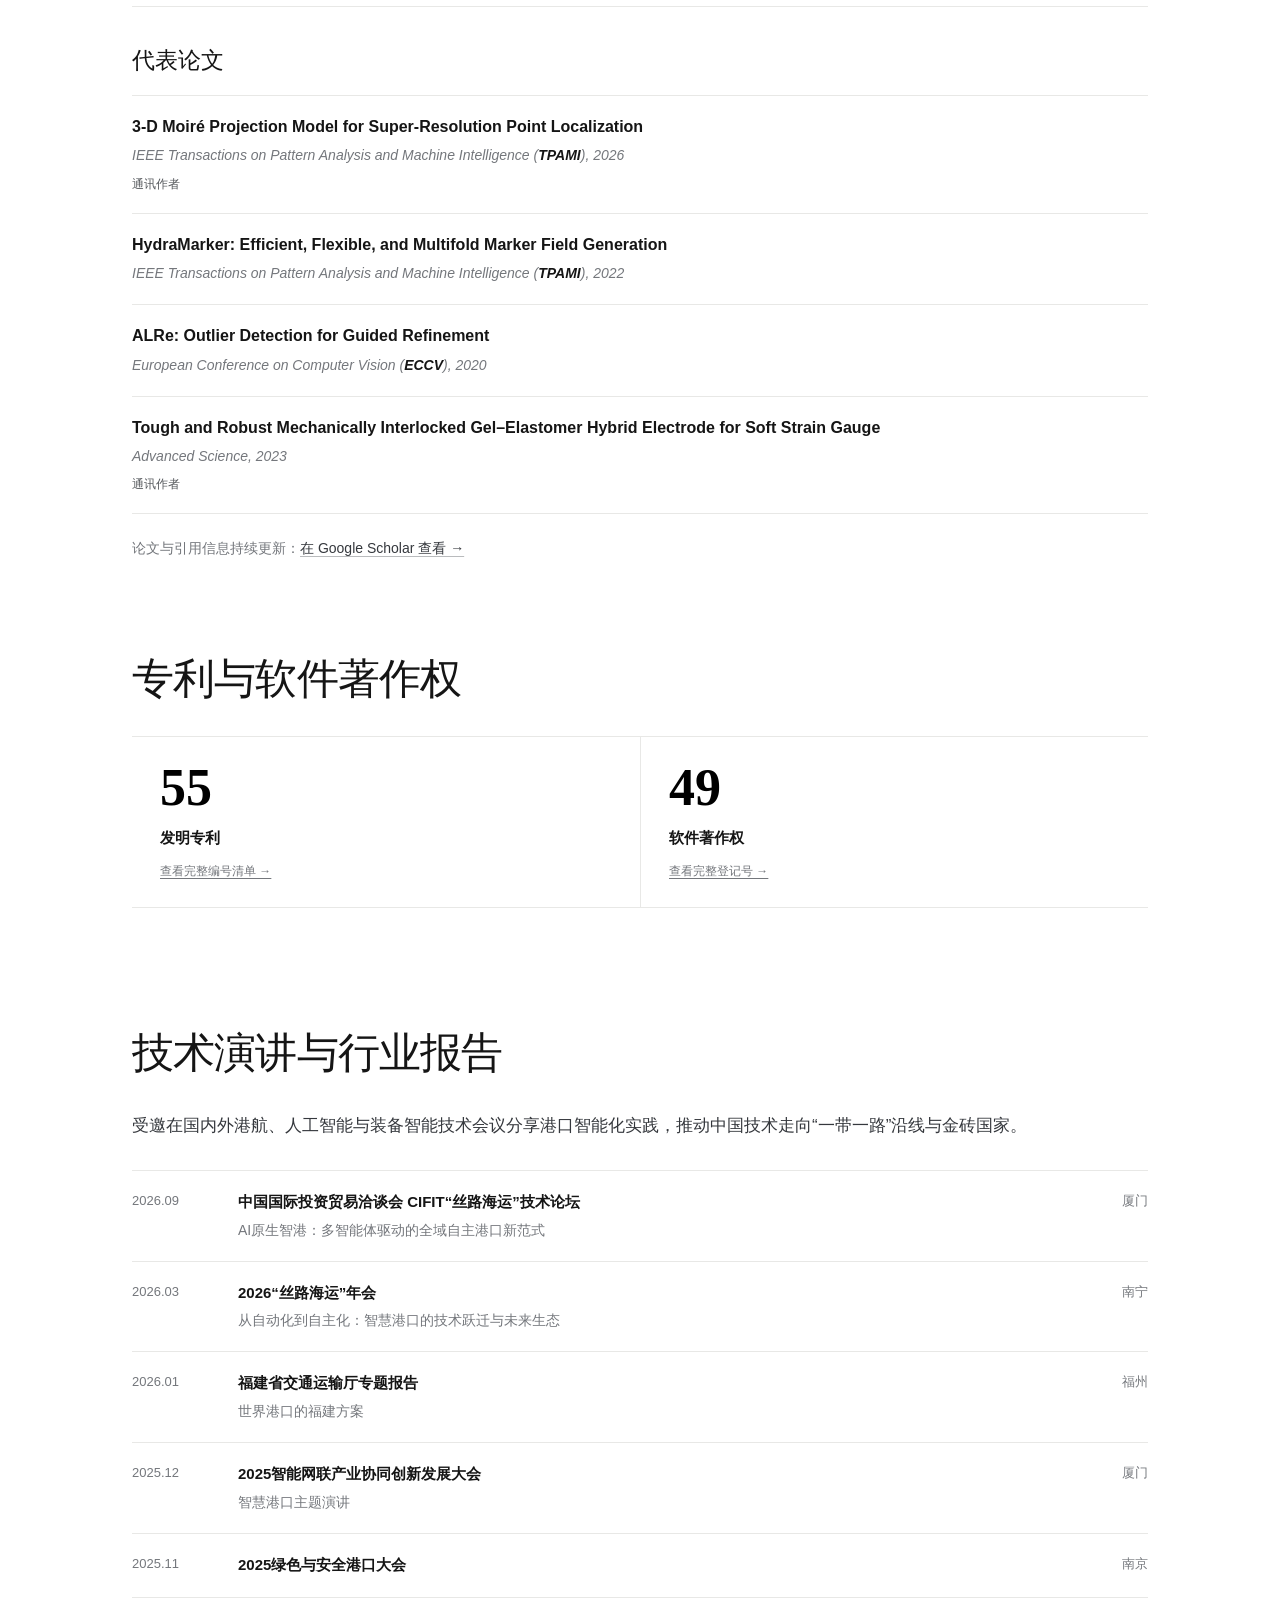
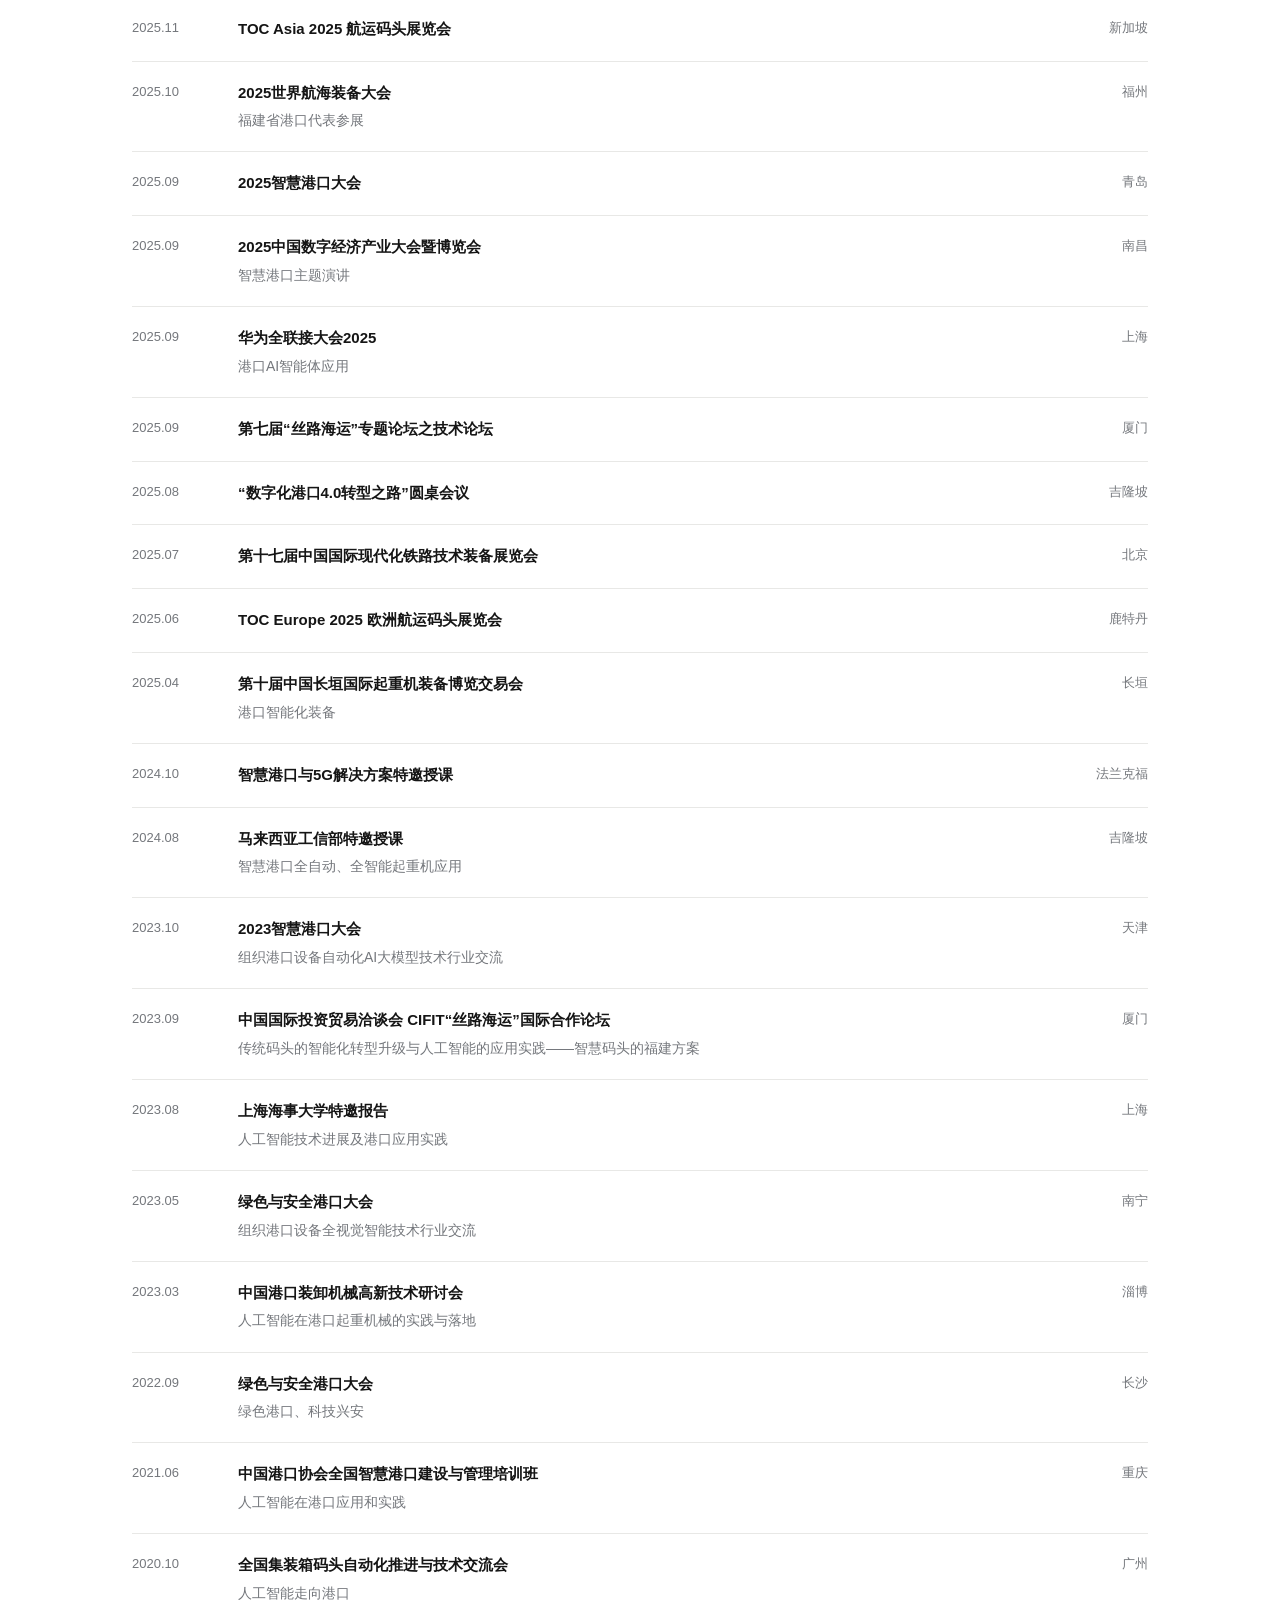
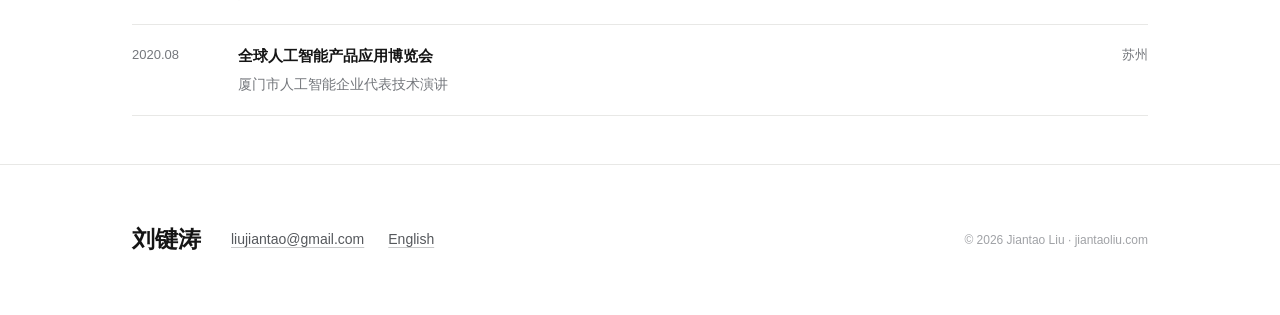
==== commit 25bb6e0f: "Publish WNDN: update index.html" ====
--- a/index.html
+++ b/index.html
@@ -11,11 +11,11 @@
 <meta property="og:title" content="刘键涛 Jiantao Liu — 华侨大学特聘教授 · 海睿未来联合创始人">
 <meta property="og:description" content="物理AI、人工智能、计算机视觉、具身智能与装备智能。两项国家工信部创新任务负责人，两届中国人工智能大赛一等奖（A级）第一完成人，成果服务全球100余个港口。">
 <meta property="og:image" content="https://jiantaoliu.com/assets/photo.jpg">
-<link rel="canonical" href="https://jiantaoliu.com/wndc/">
+<link rel="canonical" href="https://jiantaoliu.com/wndn/">
 <link rel="icon" type="image/svg+xml" href="../assets/favicon.svg">
-<link rel="stylesheet" href="../assets/wndc.css">
+<link rel="stylesheet" href="../assets/style.css">
 </head>
-<body class="version-wndc">
+<body>
 
 <header class="site-header">
   <div class="header-inner">
--- a/assets/style.css
+++ b/assets/style.css
@@ -0,0 +1,506 @@
+/* Jiantao Liu — editorial academic homepage, mobile-first friendly */
+:root {
+  --ink: #151515;
+  --text: #35383d;
+  --muted: #74777c;
+  --faint: #a0a2a6;
+  --line: #e8e8e6;
+  --soft: #f7f8f8;
+  --accent: #096b9c;
+  --paper: #ffffff;
+  --serif: Georgia, "Times New Roman", "Songti SC", "STSong", "SimSun", serif;
+  --sans: -apple-system, BlinkMacSystemFont, "Segoe UI", "PingFang SC", "Hiragino Sans GB", "Microsoft YaHei", Arial, sans-serif;
+  --max: 1080px;
+}
+
+* { box-sizing: border-box; margin: 0; padding: 0; }
+html { scroll-behavior: smooth; scroll-padding-top: 96px; -webkit-text-size-adjust: 100%; }
+body {
+  background: var(--paper);
+  color: var(--text);
+  font-family: var(--sans);
+  font-size: 17px;
+  line-height: 1.85;
+  -webkit-font-smoothing: antialiased;
+  -webkit-tap-highlight-color: transparent;
+}
+img { display: block; max-width: 100%; }
+a { color: inherit; text-decoration: none; }
+a:focus-visible { outline: 2px solid var(--accent); outline-offset: 4px; }
+strong { color: var(--ink); font-weight: 600; }
+.container { width: 100%; max-width: var(--max); margin: 0 auto; padding-left: 32px; padding-right: 32px; }
+
+/* Header */
+.site-header {
+  position: sticky;
+  top: 0;
+  z-index: 20;
+  background: rgba(255, 255, 255, .96);
+  border-bottom: 1px solid rgba(232, 232, 230, .85);
+  backdrop-filter: blur(12px);
+  -webkit-backdrop-filter: blur(12px);
+}
+.header-inner {
+  position: relative;
+  max-width: var(--max);
+  min-height: 84px;
+  margin: 0 auto;
+  padding: 0 32px;
+  display: flex;
+  align-items: center;
+  gap: 24px;
+}
+.nav-toggle { display: none; }
+.primary-nav .nav-language { display: none; }
+.wordmark {
+  flex: none;
+  color: var(--ink);
+  font-family: var(--serif);
+  font-size: 24px;
+  font-weight: 700;
+  line-height: 1.2;
+}
+.primary-nav { margin-left: auto; display: flex; align-items: center; gap: 22px; }
+.primary-nav a {
+  position: relative;
+  min-height: 44px;
+  display: inline-flex;
+  align-items: center;
+  color: #8d8f92;
+  font-size: 12px;
+  font-weight: 600;
+  letter-spacing: .12em;
+  text-transform: uppercase;
+  white-space: nowrap;
+}
+.primary-nav a::after {
+  content: "";
+  position: absolute;
+  right: 0;
+  bottom: 5px;
+  left: 0;
+  height: 1px;
+  background: transparent;
+}
+.primary-nav a:hover, .primary-nav a.active { color: var(--ink); }
+.primary-nav a.active::after, .primary-nav a:hover::after { background: var(--ink); }
+.language {
+  flex: none;
+  min-width: 42px;
+  min-height: 44px;
+  display: inline-flex;
+  align-items: center;
+  justify-content: center;
+  color: var(--ink);
+  font-size: 12px;
+  font-weight: 600;
+  letter-spacing: .08em;
+  border-left: 1px solid var(--line);
+}
+
+/* Profile */
+.hero {
+  display: grid;
+  grid-template-columns: 300px minmax(0, 1fr);
+  gap: 64px;
+  align-items: start;
+  padding-top: 74px;
+  padding-bottom: 72px;
+}
+.portrait {
+  width: 100%;
+  height: auto;
+  aspect-ratio: 4 / 5;
+  object-fit: cover;
+  border-radius: 3px;
+  background: #50a9d2;
+}
+.hero h1 {
+  color: var(--ink);
+  font-family: var(--serif);
+  font-size: 64px;
+  font-weight: 500;
+  letter-spacing: -.025em;
+  line-height: 1.08;
+  margin: -8px 0 30px;
+}
+.hero h1 span {
+  display: block;
+  margin-top: 13px;
+  color: #55585c;
+  font-family: var(--serif);
+  font-size: 25px;
+  font-weight: 400;
+  letter-spacing: 0;
+  line-height: 1.3;
+}
+.intro p { margin-bottom: 19px; }
+.intro p:last-child { margin-bottom: 0; }
+.intro a, .research-note a, .company-section p a {
+  text-decoration: underline;
+  text-decoration-color: #b9bbbd;
+  text-underline-offset: 3px;
+}
+.contact-line { display: flex; flex-wrap: wrap; gap: 12px 26px; margin-top: 28px; font-size: 15px; }
+.contact-line a { color: #4a4d51; text-decoration: underline; text-decoration-color: #b9bbbd; text-underline-offset: 4px; }
+.contact-line a:hover, .text-link:hover { color: var(--accent); }
+
+/* Editorial sections */
+.section { padding-top: 52px; padding-bottom: 48px; }
+.section h2 {
+  color: var(--ink);
+  font-family: var(--serif);
+  font-size: 42px;
+  font-weight: 500;
+  letter-spacing: -.02em;
+  line-height: 1.2;
+  margin-bottom: 32px;
+}
+.subhead {
+  color: var(--ink);
+  font-family: var(--serif);
+  font-size: 23px;
+  font-weight: 500;
+  line-height: 1.4;
+  margin-bottom: 18px;
+}
+.awards-subhead { margin-top: 44px; }
+.honor-grid { display: grid; grid-template-columns: repeat(2, minmax(0, 1fr)); column-gap: 46px; }
+.honor-item { padding: 15px 0 16px; border-top: 1px solid var(--line); }
+.item-title { color: var(--ink); font-size: 16px; font-weight: 600; line-height: 1.55; }
+.item-meta { color: var(--muted); font-size: 13px; line-height: 1.6; margin-top: 4px; }
+.award { display: grid; grid-template-columns: minmax(0, 1fr) auto; gap: 28px; padding: 21px 0; border-top: 1px solid var(--line); }
+.award:last-child { border-bottom: 1px solid var(--line); }
+.award h4, .publication h4 { color: var(--ink); font-size: 16px; font-weight: 600; line-height: 1.65; }
+.award p { color: var(--muted); font-size: 14px; line-height: 1.65; margin-top: 5px; }
+.rank { color: var(--ink); font-size: 13px; font-weight: 600; line-height: 1.7; padding-top: 2px; text-align: right; white-space: nowrap; }
+
+/* National programs */
+.project { padding: 25px 0 27px; border-top: 1px solid var(--line); }
+.project:last-child { border-bottom: 1px solid var(--line); }
+.eyebrow {
+  color: var(--accent);
+  font-size: 11px;
+  font-weight: 700;
+  letter-spacing: .1em;
+  line-height: 1.6;
+  text-transform: uppercase;
+}
+.project h3 { color: var(--ink); font-family: var(--serif); font-size: 23px; font-weight: 500; line-height: 1.5; margin: 7px 0 8px; }
+.project p { color: var(--text); font-size: 16px; line-height: 1.75; }
+.project-result { color: var(--ink); font-size: 14px; font-weight: 600; margin-top: 10px; }
+
+/* Research */
+.section-intro { max-width: 900px; }
+.metrics {
+  display: grid;
+  grid-template-columns: repeat(4, minmax(0, 1fr));
+  margin: 32px 0 38px;
+  padding: 23px 0 21px;
+  border-top: 1px solid var(--line);
+  border-bottom: 1px solid var(--line);
+}
+.metric { padding: 0 20px; text-align: center; }
+.metric:first-child { padding-left: 0; }
+.metric + .metric { border-left: 1px solid var(--line); }
+.value { color: var(--ink); font-family: var(--serif); font-size: 35px; line-height: 1.2; }
+.value span { font-size: .6em; }
+.label { color: var(--muted); font-size: 12px; line-height: 1.5; margin-top: 7px; }
+.publication { padding: 18px 0 19px; border-top: 1px solid var(--line); }
+.publication:last-child { border-bottom: 1px solid var(--line); }
+.publication p { color: var(--muted); font-size: 14px; font-style: italic; line-height: 1.65; margin-top: 4px; }
+.publication-meta { color: #55585c; font-size: 12px; line-height: 1.6; margin-top: 7px; }
+.research-note { color: var(--muted); font-size: 14px; line-height: 1.8; margin-top: 22px; }
+.research-note a { color: var(--text); white-space: nowrap; }
+
+/* Programs, intellectual property and talks */
+.program-subhead, .list-subhead { margin-top: 42px; }
+.metrics-three { grid-template-columns: repeat(3, minmax(0, 1fr)); }
+.metrics-six { row-gap: 27px; }
+.metrics-six .metric:nth-child(3n+1) { border-left: 0; }
+.metrics-six .metric:nth-child(n+4) { border-top: 1px solid var(--line); }
+.patent-list {
+  display: grid;
+  grid-template-columns: repeat(2, minmax(0, 1fr));
+  column-gap: 48px;
+  padding-left: 0;
+  list-style: none;
+  counter-reset: ip-record;
+}
+.patent-list li {
+  display: grid;
+  grid-template-columns: 30px minmax(0, 1fr);
+  padding: 14px 0 15px;
+  border-top: 1px solid var(--line);
+  counter-increment: ip-record;
+}
+.patent-list li::before {
+  content: counter(ip-record) ".";
+  grid-column: 1;
+  grid-row: 1 / span 2;
+  color: #96989b;
+  font-size: 12px;
+  line-height: 1.65;
+}
+.patent-list .record-title, .patent-list .record-meta { grid-column: 2; }
+.us-patent .record-title, .us-patent .record-meta { color: #000; font-weight: 700; }
+.record-title { color: var(--ink); font-size: 14px; font-weight: 500; line-height: 1.65; }
+.record-meta { color: var(--muted); font-size: 11.5px; line-height: 1.6; margin-top: 4px; }
+.software-group {
+  display: grid;
+  grid-template-columns: 76px minmax(0, 1fr);
+  gap: 24px;
+  padding: 24px 0;
+  border-top: 1px solid var(--line);
+}
+.software-group:last-child { border-bottom: 1px solid var(--line); }
+.software-group h4 { color: var(--ink); font-family: var(--serif); font-size: 22px; font-weight: 500; }
+.software-list { display: grid; grid-template-columns: repeat(2, minmax(0, 1fr)); gap: 9px 28px; list-style: none; }
+.software-list li { position: relative; padding-left: 14px; color: #4c4f53; font-size: 13px; line-height: 1.65; }
+.software-list li::before { content: "·"; position: absolute; left: 0; color: #929599; }
+.talk-list { margin-top: 28px; }
+.talk {
+  display: grid;
+  grid-template-columns: 82px minmax(0, 1fr) 100px;
+  gap: 24px;
+  padding: 19px 0;
+  border-top: 1px solid var(--line);
+}
+.talk:last-child { border-bottom: 1px solid var(--line); }
+.talk time { color: var(--muted); font-size: 13px; font-variant-numeric: tabular-nums; line-height: 1.7; }
+.talk h4 { color: var(--ink); font-size: 15px; font-weight: 600; line-height: 1.65; }
+.talk p { color: var(--muted); font-size: 14px; line-height: 1.65; margin-top: 4px; }
+.talk-place { color: var(--muted); font-size: 13px; line-height: 1.7; text-align: right; }
+
+/* Company */
+.company-section { padding-top: 58px; padding-bottom: 74px; }
+.company-logo { display: inline-block; margin-bottom: 22px; }
+.company-logo img { width: 226px; height: auto; }
+.company-role { color: var(--ink); font-size: 14px; font-weight: 600; letter-spacing: .04em; margin-bottom: 18px; }
+.company-section p { max-width: 900px; margin-bottom: 17px; }
+.text-link { display: inline-block; min-height: 44px; padding-top: 7px; color: var(--ink); font-size: 15px; text-decoration: underline; text-decoration-color: #b9bbbd; text-underline-offset: 4px; }
+
+/* Commercialization metrics */
+.impact-metrics {
+  display: grid;
+  grid-template-columns: repeat(4, minmax(0, 1fr));
+  margin-top: 32px;
+  border-top: 1px solid var(--line);
+  border-bottom: 1px solid var(--line);
+}
+.impact-metric { padding: 24px 16px 22px; text-align: center; }
+.impact-metric + .impact-metric { border-left: 1px solid var(--line); }
+.impact-number { display: block; color: #000; font-family: var(--serif); font-size: 34px; font-weight: 700; line-height: 1.15; }
+.impact-number span { font-size: .55em; }
+.impact-label { display: block; color: var(--muted); font-size: 12px; line-height: 1.5; margin-top: 8px; }
+.impact-output { display: grid; grid-template-columns: repeat(2, minmax(0, 1fr)); gap: 10px; }
+.impact-output .impact-number { font-size: 28px; }
+
+/* Homepage IP links */
+.ip-summary { padding-top: 44px; padding-bottom: 68px; }
+.ip-links {
+  display: grid;
+  grid-template-columns: repeat(2, minmax(0, 1fr));
+  border-top: 1px solid var(--line);
+  border-bottom: 1px solid var(--line);
+}
+.ip-stat {
+  min-height: 170px;
+  padding: 25px 28px 23px;
+  display: flex;
+  flex-direction: column;
+  color: var(--ink);
+  transition: background .18s ease;
+}
+.ip-stat + .ip-stat { border-left: 1px solid var(--line); }
+.ip-stat:hover { background: var(--soft); }
+.ip-number { color: #000; font-family: var(--serif); font-size: 52px; font-weight: 700; line-height: 1; }
+.ip-label { color: var(--ink); font-size: 15px; font-weight: 600; line-height: 1.5; margin-top: 13px; }
+.ip-action { color: var(--muted); font-size: 12px; line-height: 1.5; margin-top: 13px; text-decoration: underline; text-underline-offset: 3px; }
+.ip-stat:hover .ip-action { color: var(--accent); }
+
+/* Dedicated IP page */
+.ip-main { min-height: 65vh; }
+.subpage-hero { padding-top: 64px; padding-bottom: 80px; }
+.subpage-hero h1 { color: var(--ink); font-family: var(--serif); font-size: 54px; font-weight: 500; letter-spacing: -.02em; line-height: 1.2; margin: 10px 0 20px; }
+.subpage-hero > p { max-width: 820px; }
+.ip-tabs { display: flex; margin: 38px 0 30px; border-bottom: 1px solid var(--line); }
+.ip-tab {
+  flex: 1;
+  min-height: 74px;
+  padding: 16px 22px;
+  display: flex;
+  align-items: center;
+  justify-content: space-between;
+  gap: 20px;
+  color: var(--muted);
+  background: transparent;
+  border: 0;
+  border-bottom: 2px solid transparent;
+  font: inherit;
+  cursor: pointer;
+}
+.ip-tab span { font-size: 15px; font-weight: 600; }
+.ip-tab strong { color: #000; font-family: var(--serif); font-size: 28px; font-weight: 700; }
+.ip-tab.active { color: var(--ink); background: var(--soft); border-bottom-color: var(--ink); }
+.ip-tab:hover { color: var(--ink); background: var(--soft); }
+.ip-panel.is-hidden { display: none; }
+#granted, #published, .anchor-target { scroll-margin-top: 104px; }
+.anchor-target { display: block; }
+
+/* Footer */
+.site-footer { border-top: 1px solid var(--line); }
+.footer-inner { min-height: 150px; padding-top: 38px; padding-bottom: 38px; display: flex; align-items: center; flex-wrap: wrap; gap: 18px 30px; }
+.footer-name { color: var(--ink); font-family: var(--serif); font-size: 23px; font-weight: 700; }
+.footer-links { display: flex; flex-wrap: wrap; gap: 10px 24px; font-size: 14px; }
+.footer-links a { color: #55585c; text-decoration: underline; text-decoration-color: #c8c9ca; text-underline-offset: 3px; }
+.copyright { margin-left: auto; color: var(--faint); font-size: 12px; }
+
+@media (max-width: 960px) {
+  .header-inner { gap: 22px; }
+  .primary-nav { gap: 21px; }
+  .hero { grid-template-columns: 250px minmax(0, 1fr); gap: 40px; }
+  .hero h1 { font-size: 54px; }
+  .hero h1 span { font-size: 22px; }
+}
+
+@media (max-width: 760px) {
+  html { scroll-padding-top: 82px; }
+  body { font-size: 16px; line-height: 1.85; }
+  .container { padding-left: 22px; padding-right: 22px; }
+  .header-inner { min-height: 64px; padding: 0 22px; flex-wrap: nowrap; gap: 16px; }
+  .wordmark { font-size: 23px; }
+  .language { display: none; }
+  .nav-toggle {
+    flex: none;
+    width: 44px;
+    height: 44px;
+    margin-left: auto;
+    padding: 10px;
+    display: flex;
+    flex-direction: column;
+    align-items: center;
+    justify-content: center;
+    gap: 5px;
+    color: var(--ink);
+    background: transparent;
+    border: 0;
+    cursor: pointer;
+  }
+  .nav-toggle span { display: block; width: 24px; height: 1.5px; background: currentColor; transition: transform .2s ease, opacity .2s ease; }
+  .nav-toggle[aria-expanded="true"] span:nth-child(1) { transform: translateY(6.5px) rotate(45deg); }
+  .nav-toggle[aria-expanded="true"] span:nth-child(2) { opacity: 0; }
+  .nav-toggle[aria-expanded="true"] span:nth-child(3) { transform: translateY(-6.5px) rotate(-45deg); }
+  .primary-nav {
+    position: absolute;
+    top: 100%;
+    right: 0;
+    left: 0;
+    display: none;
+    max-height: calc(100vh - 64px);
+    margin: 0;
+    padding: 8px 22px 18px;
+    flex-direction: column;
+    align-items: stretch;
+    gap: 0;
+    overflow-y: auto;
+    background: rgba(255, 255, 255, .99);
+    border-bottom: 1px solid var(--line);
+    box-shadow: 0 18px 30px rgba(0, 0, 0, .07);
+  }
+  .primary-nav.is-open { display: flex; }
+  .primary-nav a { min-height: 47px; font-size: 12px; border-bottom: 1px solid var(--line); }
+  .primary-nav a::after { display: none; }
+  .primary-nav a.active { color: var(--accent); }
+  .primary-nav .nav-language { display: inline-flex; }
+  .hero {
+    grid-template-columns: minmax(0, 1fr);
+    gap: 30px;
+    padding-top: 44px;
+    padding-bottom: 46px;
+  }
+  .hero-copy { display: contents; }
+  .portrait { grid-column: 1; grid-row: auto; align-self: auto; aspect-ratio: 1 / 1; object-position: center 20%; }
+  .hero h1 { grid-column: 1; grid-row: auto; align-self: auto; margin: 0 0 -8px; font-size: 46px; letter-spacing: -.02em; }
+  .hero h1 span { font-size: 22px; margin-top: 10px; line-height: 1.35; }
+  .intro { grid-column: 1; }
+  .intro p { margin-bottom: 17px; }
+  .contact-line { grid-column: 1 / -1; margin-top: -6px; gap: 8px 23px; font-size: 14px; }
+  .contact-line a { min-height: 44px; display: inline-flex; align-items: center; }
+  .section { padding-top: 40px; padding-bottom: 34px; }
+  .section h2 { font-size: 34px; margin-bottom: 25px; }
+  .subhead { font-size: 21px; margin-bottom: 15px; }
+  .awards-subhead { margin-top: 36px; }
+  .honor-grid { grid-template-columns: 1fr; }
+  .honor-item { padding: 13px 0 14px; }
+  .award { grid-template-columns: 1fr; gap: 7px; padding: 18px 0; }
+  .rank { text-align: left; white-space: normal; padding-top: 0; }
+  .project { padding: 21px 0 23px; }
+  .project h3 { font-size: 20px; }
+  .eyebrow { font-size: 10px; letter-spacing: .06em; }
+  .metrics { grid-template-columns: repeat(2, minmax(0, 1fr)); padding: 0; margin: 27px 0 32px; }
+  .metric { padding: 19px 8px 17px; }
+  .metric:first-child { padding-left: 8px; }
+  .metric + .metric { border-left: 0; }
+  .metric:nth-child(even) { border-left: 1px solid var(--line); }
+  .metric:nth-child(n+3) { border-top: 1px solid var(--line); }
+  .value { font-size: 31px; }
+  .label { font-size: 11px; }
+  .publication { padding: 16px 0 17px; }
+  .research-note { font-size: 13px; }
+  .research-note a { white-space: normal; }
+  .metrics-three { grid-template-columns: repeat(3, minmax(0, 1fr)); padding: 18px 0; }
+  .metrics-three .metric { padding: 4px 8px; border-top: 0; }
+  .metrics-three .metric + .metric { border-left: 1px solid var(--line); }
+  .metrics-three .metric:nth-child(n+3) { border-top: 0; }
+  .metrics-three.metrics-six { row-gap: 22px; }
+  .metrics-three.metrics-six .metric:nth-child(3n+1) { border-left: 0; }
+  .metrics-three.metrics-six .metric:nth-child(n+4) { border-top: 1px solid var(--line); }
+  .impact-metrics { grid-template-columns: repeat(2, minmax(0, 1fr)); margin-top: 25px; }
+  .impact-metric { padding: 20px 10px 18px; }
+  .impact-metric:nth-child(odd) { border-left: 0; }
+  .impact-metric:nth-child(n+3) { border-top: 1px solid var(--line); }
+  .impact-number { font-size: 30px; }
+  .impact-output .impact-number { font-size: 24px; }
+  .impact-label { font-size: 11px; }
+  .program-subhead, .list-subhead { margin-top: 34px; }
+  .patent-list { grid-template-columns: minmax(0, 1fr); padding-left: 0; }
+  .patent-list li { padding-top: 13px; padding-bottom: 14px; }
+  .software-group { grid-template-columns: 48px minmax(0, 1fr); gap: 16px; padding: 20px 0; }
+  .software-list { grid-template-columns: 1fr; }
+  .talk { grid-template-columns: 64px minmax(0, 1fr); gap: 6px 16px; padding: 17px 0; }
+  .talk-place { grid-column: 2; text-align: left; }
+  .ip-summary { padding-top: 36px; padding-bottom: 48px; }
+  .ip-stat { min-height: 142px; padding: 19px 10px 17px; }
+  .ip-number { font-size: 38px; }
+  .ip-label { font-size: 12px; margin-top: 10px; }
+  .ip-action { font-size: 10px; margin-top: 10px; }
+  .subpage-hero { padding-top: 40px; padding-bottom: 54px; }
+  .subpage-hero h1 { font-size: 40px; }
+  .ip-tabs { margin: 29px 0 22px; }
+  .ip-tab { min-height: 66px; padding: 13px 12px; gap: 10px; }
+  .ip-tab span { font-size: 12px; }
+  .ip-tab strong { font-size: 24px; }
+  #granted, #published, .anchor-target { scroll-margin-top: 82px; }
+  .company-section { padding-top: 42px; padding-bottom: 50px; }
+  .company-logo img { width: 210px; }
+  .footer-inner { min-height: 0; padding-top: 30px; padding-bottom: 30px; flex-direction: column; align-items: flex-start; gap: 12px; }
+  .copyright { margin-left: 0; }
+}
+
+@media (max-width: 350px) {
+  .hero h1 { font-size: 39px; }
+  .hero h1 span { font-size: 18px; }
+}
+
+@media (prefers-reduced-motion: reduce) {
+  html { scroll-behavior: auto; }
+}
+
+@media print {
+  .site-header { position: static; }
+  .primary-nav, .language, .contact-line, .text-link { display: none; }
+  .hero { padding-top: 20px; }
+  .section { break-inside: avoid; }
+  a { text-decoration: none; }
+}
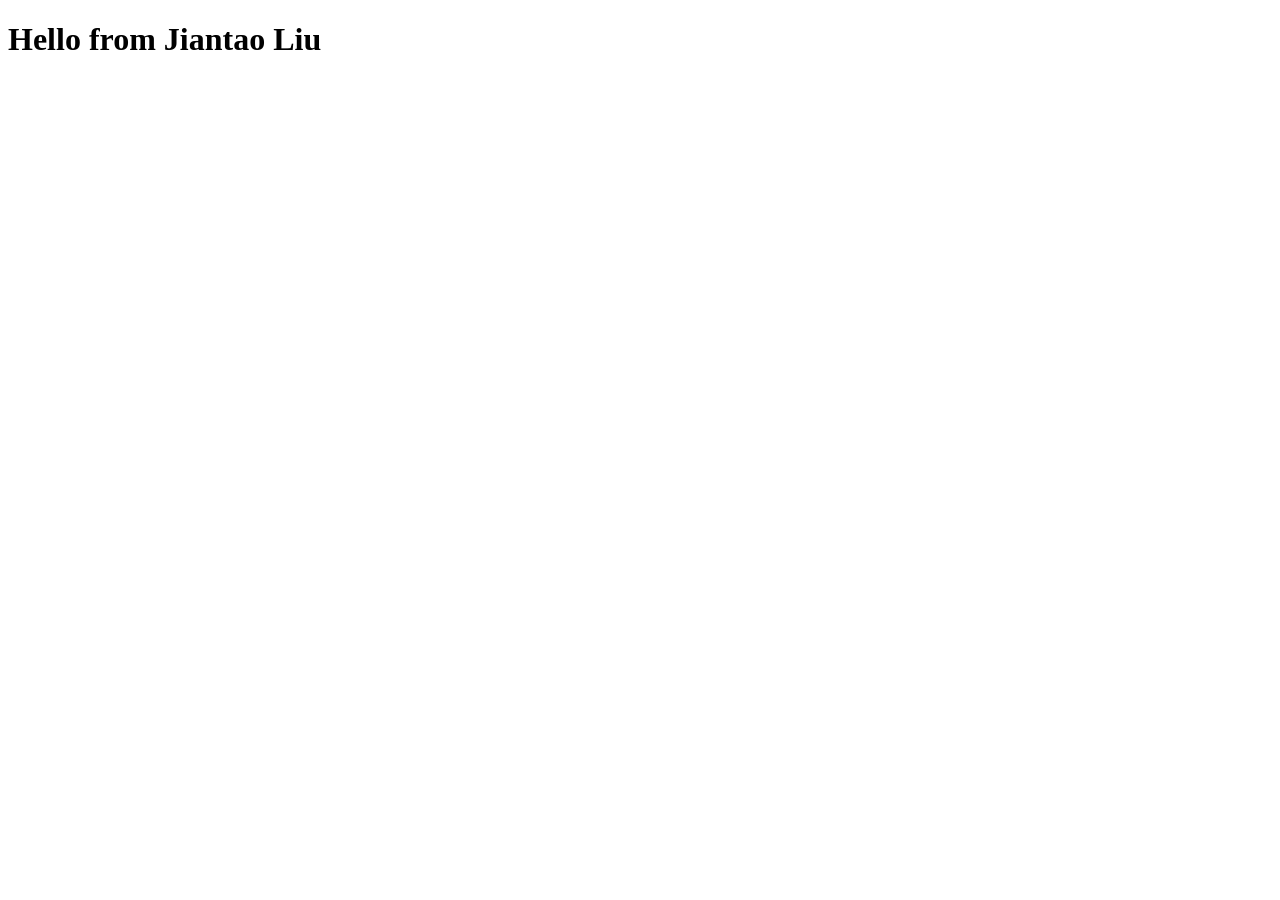
==== commit 56bc8945: "Revert homepage to Hello placeholder (still testing)" ====
--- a/index.html
+++ b/index.html
@@ -1,306 +1,11 @@
-<!DOCTYPE html>
-<html lang="zh-CN">
-<head>
-<meta charset="UTF-8">
-<meta name="viewport" content="width=device-width, initial-scale=1.0, viewport-fit=cover">
-<meta name="format-detection" content="telephone=no">
-<title>刘键涛 Jiantao Liu — 华侨大学特聘教授 · 海睿未来联合创始人</title>
-<meta name="description" content="刘键涛，华侨大学特聘教授、交通运输部港口物流装备与智能控制重点实验室主任、海睿未来联合创始人。专注物理AI、人工智能、计算机视觉、具身智能与装备智能，成果落地全球100余个港口。">
-<meta property="og:type" content="profile">
-<meta property="og:locale" content="zh_CN">
-<meta property="og:title" content="刘键涛 Jiantao Liu — 华侨大学特聘教授 · 海睿未来联合创始人">
-<meta property="og:description" content="物理AI、人工智能、计算机视觉、具身智能与装备智能。两项国家工信部创新任务负责人，两届中国人工智能大赛一等奖（A级）第一完成人，成果服务全球100余个港口。">
-<meta property="og:image" content="https://jiantaoliu.com/assets/photo.jpg">
-<link rel="canonical" href="https://jiantaoliu.com/wndn/">
-<link rel="icon" type="image/svg+xml" href="../assets/favicon.svg">
-<link rel="stylesheet" href="../assets/style.css">
-</head>
-<body>
-
-<header class="site-header">
-  <div class="header-inner">
-    <a class="wordmark" href="#about" aria-label="刘键涛首页">刘键涛</a>
-    <button class="nav-toggle" type="button" aria-expanded="false" aria-controls="primary-nav" aria-label="打开导航菜单">
-      <span></span><span></span><span></span>
-    </button>
-    <nav class="primary-nav" id="primary-nav" aria-label="主导航">
-      <a class="active" href="#about">关于</a>
-      <a href="#company">海睿未来</a>
-      <a href="#honors">荣誉</a>
-      <a href="#projects">项目</a>
-      <a href="#research">研究</a>
-      <a href="patents.html#granted">专利软著</a>
-      <a href="#talks">技术演讲</a>
-      <a href="#contact">联系</a>
-      <a class="nav-language" href="en.html" lang="en">English</a>
-    </nav>
-    <a class="language" href="en.html" lang="en" aria-label="English version">EN</a>
-  </div>
-</header>
-
-<main>
-  <section class="hero container" id="about" aria-labelledby="profile-name">
-    <img class="portrait" src="../assets/photo.jpg" width="900" height="1125" alt="刘键涛教授">
-    <div class="hero-copy">
-      <h1 id="profile-name">刘键涛</h1>
-      <div class="intro">
-        <p>刘键涛，<strong>华侨大学机电及自动化学院特聘教授</strong>，<strong>交通运输部港口物流装备与智能控制重点实验室主任</strong>，<strong>福建港口科技集团首席科学家</strong>、<a href="https://www.hirifuture.com" target="_blank" rel="noopener">海睿未来</a>联合创始人、CTO、副总经理（双聘）。交通运输部领军人才、福建省“雏鹰计划”青年拔尖人才。主要研究<strong>物理AI、人工智能、计算机视觉、具身智能与装备智能</strong>，致力于物理世界的智能感知、精密测量与装备自主决策。</p>
-        <p>他组建了<strong>港口领域首个人工智能团队</strong>，现有成员120余人，带领团队攻克视觉高精度定位、复杂工况状态估计等关键技术，实现从传感器、芯片到核心算法的全链条国产化。成果服务100余家企业，以<strong>4000余台套智能装备落地全球100余个港口</strong>，覆盖中国、新加坡、巴西、泰国、马来西亚、斯里兰卡6个国家，技术转化产值超10亿元。</p>
-        <p>他主持<strong>两项国家工信部“揭榜挂帅”创新任务并均获优胜</strong>；蝉联第六届、第七届中国人工智能大赛一等奖（A级，第一完成人）；获福建省科学技术进步奖二等奖（第一完成人）。发表SCI论文30余篇，研究工作见于<strong>IEEE TPAMI、ECCV</strong>等人工智能顶级期刊与会议，Google Scholar引用900余次，H指数19。</p>
-        <p>他于福州大学获博士学位，于美国匹兹堡大学获硕士学位，现任厦门大学、福州大学、集美大学和厦门理工学院研究生导师。</p>
-      </div>
-      <div class="contact-line" aria-label="个人链接">
-        <a href="mailto:liujiantao@gmail.com">Email</a>
-        <a href="https://scholar.google.com/citations?user=T9nc5lMAAAAJ&amp;hl=zh-CN" target="_blank" rel="noopener">Google Scholar</a>
-        <a href="https://www.hirifuture.com" target="_blank" rel="noopener">HiriFuture.com</a>
-      </div>
-    </div>
-  </section>
-
-  <section class="section company-section container" id="company" aria-labelledby="company-title">
-    <h2 id="company-title">产业化</h2>
-    <a class="company-logo" href="https://www.hirifuture.com" target="_blank" rel="noopener" aria-label="访问海睿未来官网">
-      <img src="../assets/hirifuture-logo.png" width="226" height="51" alt="海睿未来 HIRI FUTURE">
-    </a>
-    <div class="company-role">联合创始人 · CTO · 副总经理</div>
-    <p>海睿未来专注<strong>物理AI</strong>、港口装备自动化、安全智能、行业垂直大模型与<strong>具身智能</strong>，是<strong>国家级专精特新“小巨人”企业、国家高新技术企业、福建省人工智能“领雁”企业</strong>。其自主研发体系实现从核心算法到国产芯片、传感器的全链条适配，并通过工信部标准院CESI全国产化信创认证。</p>
-    <p>公司产品与解决方案已服务全球100余个港口，覆盖6个国家，助力传统码头向全域自主智能演进。</p>
-    <div class="impact-metrics" aria-label="产业化数据概览">
-      <div class="impact-metric"><strong class="impact-number">4000<span>+</span></strong><span class="impact-label">装备台套</span></div>
-      <div class="impact-metric"><strong class="impact-number">100<span>+</span></strong><span class="impact-label">服务企业（家）</span></div>
-      <div class="impact-metric"><strong class="impact-number">100<span>+</span></strong><span class="impact-label">覆盖港口（个）</span></div>
-      <div class="impact-metric impact-output">
-        <div><strong class="impact-number">10<span>亿+</span></strong><span class="impact-label">技术转化产值</span></div>
-        <div><strong class="impact-number">50<span>亿+</span></strong><span class="impact-label">累计经济效益</span></div>
-      </div>
-    </div>
-    <a class="text-link" href="https://www.hirifuture.com" target="_blank" rel="noopener">访问 HiriFuture.com →</a>
-  </section>
-
-  <section class="section container" id="honors" aria-labelledby="honors-title">
-    <h2 id="honors-title">荣誉与奖项</h2>
-
-    <h3 class="subhead">人才与荣誉</h3>
-    <div class="honor-grid">
-      <div class="honor-item">
-        <div class="item-title">交通运输部领军人才（公示）</div>
-        <div class="item-meta">中华人民共和国交通运输部</div>
-      </div>
-      <div class="honor-item">
-        <div class="item-title">福建省青年拔尖人才</div>
-        <div class="item-meta">“雏鹰计划”（第五批）</div>
-      </div>
-      <div class="honor-item">
-        <div class="item-title">福建省高层次人才 · 厦门市高层次人才（B类）</div>
-        <div class="item-meta">福建省 / 厦门市</div>
-      </div>
-      <div class="honor-item">
-        <div class="item-title">福建省青年五四奖章</div>
-        <div class="item-meta">福建省</div>
-      </div>
-      <div class="honor-item">
-        <div class="item-title">厦门市青年五四奖章</div>
-        <div class="item-meta">厦门市</div>
-      </div>
-    </div>
-
-    <h3 class="subhead awards-subhead">科技与竞赛奖励</h3>
-    <div class="award-list">
-      <article class="award">
-        <div>
-          <h4>第七届中国人工智能大赛一等奖（A级）· 大模型赛道</h4>
-          <p>国家互联网信息办公室、公安部、厦门市人民政府</p>
-        </div>
-        <div class="rank">第一完成人，联合单位 · 2026</div>
-      </article>
-      <article class="award">
-        <div>
-          <h4>第六届中国人工智能大赛一等奖（A级）· 具身智能赛道</h4>
-          <p>港口起重设备自主智能体集群协同作业系统与应用实践</p>
-        </div>
-        <div class="rank">第一完成人 · 2025</div>
-      </article>
-      <article class="award">
-        <div>
-          <h4>福建省科学技术进步奖二等奖</h4>
-          <p>福建省人民政府</p>
-        </div>
-        <div class="rank">第一完成人 · 2026</div>
-      </article>
-      <article class="award">
-        <div>
-          <h4>中物联科学技术进步奖二等奖</h4>
-          <p>面向港口枢纽智能运营的设备自动化与协同调度关键技术研发及应用</p>
-        </div>
-        <div class="rank">第二完成人 · 2026</div>
-      </article>
-      <article class="award">
-        <div>
-          <h4>中国智能交通协会科学技术进步奖三等奖</h4>
-          <p>基于AI视觉的港口龙门吊智能化关键技术研究</p>
-        </div>
-        <div class="rank">第二完成人 · 2025</div>
-      </article>
-    </div>
-  </section>
-
-  <section class="section container" id="projects" aria-labelledby="projects-title">
-    <h2 id="projects-title">科研项目</h2>
-
-    <h3 class="subhead">国家级项目</h3>
-    <article class="project">
-      <div class="eyebrow">国家工业和信息化部 · 2022—2023</div>
-      <h3>人工智能产业创新任务“揭榜挂帅”项目</h3>
-      <p>港口轮胎式集装箱起重机（RTG）多传感器融合自动驾驶关键技术产品</p>
-      <div class="project-result">项目负责人 · 揭榜挂帅优胜</div>
-    </article>
-    <article class="project">
-      <div class="eyebrow">国家工业和信息化部 · 2024—2025</div>
-      <h3>未来产业创新任务（人工智能方向）“揭榜挂帅”项目</h3>
-      <p>基于AI和视觉技术的港口龙门吊智能化系统</p>
-      <div class="project-result">项目负责人 · 揭榜挂帅优胜</div>
-    </article>
-
-    <h3 class="subhead program-subhead">省级项目</h3>
-    <article class="project">
-      <div class="eyebrow">福建省院省科技合作计划（院省STS重大） · 2026—2029</div>
-      <h3>基于大模型多传感融合的港口起重机关键技术研发与系统搭建</h3>
-      <div class="project-result">项目负责人</div>
-    </article>
-    <article class="project">
-      <div class="eyebrow">福建省交通运输科技计划 · 2026—2028</div>
-      <h3>通用码头门机集装箱化作业全流程智能自动化关键技术研究</h3>
-      <div class="project-result">项目负责人</div>
-    </article>
-    <article class="project">
-      <div class="eyebrow">福建省人工智能行业垂直模型重点培育项目 · 第一批第一位 · 2025—2027</div>
-      <h3>港口设备自动化垂直领域大模型</h3>
-      <div class="project-result">项目负责人</div>
-    </article>
-    <article class="project">
-      <div class="eyebrow">福建省人工智能产业发展项目 · 人工智能优质行业垂直模型 · 2025—2027</div>
-      <h3>港口设备自动化垂直领域大模型</h3>
-      <div class="project-result">项目负责人</div>
-    </article>
-    <article class="project">
-      <div class="eyebrow">福建省交通强省建设第一批试点任务 · 2024—2026</div>
-      <h3>智慧港口智能自动化装卸技术</h3>
-      <div class="project-result">项目负责人</div>
-    </article>
-    <article class="project">
-      <div class="eyebrow">福建省交通运输科技发展计划 · 2023—2024</div>
-      <h3>基于AI视觉的港口龙门吊智能化关键技术研究</h3>
-      <div class="project-result">项目负责人</div>
-    </article>
-    <article class="project">
-      <div class="eyebrow">福建省数字技术创新应用场景项目 · 福建省发展和改革委员会 · 2022</div>
-      <h3>港口起重机多传感器融合自动驾驶及自动化相关技术</h3>
-      <div class="project-result">项目负责人</div>
-    </article>
-  </section>
-
-  <section class="section container" id="research" aria-labelledby="research-title">
-    <h2 id="research-title">研究与论文</h2>
-    <p class="section-intro">研究聚焦物理AI与装备智能：物理世界智能感知与测量、视觉高精度定位、复杂工况状态估计、装备自主决策，以及面向港口作业的行业垂直大模型与具身智能。</p>
-
-    <div class="metrics metrics-three metrics-six" aria-label="学术数据概览">
-      <div class="metric"><div class="value">30<span>+</span></div><div class="label">SCI 论文</div></div>
-      <div class="metric"><div class="value">260<span>+</span></div><div class="label">累计影响因子</div></div>
-      <div class="metric"><div class="value">17</div><div class="label">一作 / 通讯（篇）</div></div>
-      <div class="metric"><div class="value">19</div><div class="label">中科院一区 / 二区（篇）</div></div>
-      <div class="metric"><div class="value">900<span>+</span></div><div class="label">学术引用</div></div>
-      <div class="metric"><div class="value">19</div><div class="label">H 指数</div></div>
-    </div>
-
-    <h3 class="subhead">代表论文</h3>
-    <div class="publication-list">
-      <article class="publication">
-        <h4>3-D Moiré Projection Model for Super-Resolution Point Localization</h4>
-        <p>IEEE Transactions on Pattern Analysis and Machine Intelligence (<strong>TPAMI</strong>), 2026</p>
-        <div class="publication-meta">通讯作者</div>
-      </article>
-      <article class="publication">
-        <h4>HydraMarker: Efficient, Flexible, and Multifold Marker Field Generation</h4>
-        <p>IEEE Transactions on Pattern Analysis and Machine Intelligence (<strong>TPAMI</strong>), 2022</p>
-      </article>
-      <article class="publication">
-        <h4>ALRe: Outlier Detection for Guided Refinement</h4>
-        <p>European Conference on Computer Vision (<strong>ECCV</strong>), 2020</p>
-      </article>
-      <article class="publication">
-        <h4>Tough and Robust Mechanically Interlocked Gel–Elastomer Hybrid Electrode for Soft Strain Gauge</h4>
-        <p>Advanced Science, 2023</p>
-        <div class="publication-meta">通讯作者</div>
-      </article>
-    </div>
-    <p class="research-note">论文与引用信息持续更新：<a href="https://scholar.google.com/citations?user=T9nc5lMAAAAJ&amp;hl=zh-CN" target="_blank" rel="noopener">在 Google Scholar 查看 →</a></p>
-  </section>
-
-  <section class="section ip-summary container" aria-labelledby="ip-title">
-    <h2 id="ip-title">专利与软件著作权</h2>
-    <div class="ip-links">
-      <a class="ip-stat" href="patents.html#granted">
-        <strong class="ip-number">55</strong>
-        <span class="ip-label">发明专利</span>
-        <span class="ip-action">查看完整编号清单 →</span>
-      </a>
-      <a class="ip-stat" href="patents.html#software">
-        <strong class="ip-number">49</strong>
-        <span class="ip-label">软件著作权</span>
-        <span class="ip-action">查看完整登记号 →</span>
-      </a>
-    </div>
-  </section>
-
-  <section class="section container" id="talks" aria-labelledby="talks-title">
-    <h2 id="talks-title">技术演讲与行业报告</h2>
-    <p class="section-intro">受邀在国内外港航、人工智能与装备智能技术会议分享港口智能化实践，推动中国技术走向“一带一路”沿线与金砖国家。</p>
-    <div class="talk-list">
-      <article class="talk"><time>2026.09</time><div><h4>中国国际投资贸易洽谈会 CIFIT“丝路海运”技术论坛</h4><p>AI原生智港：多智能体驱动的全域自主港口新范式</p></div><span class="talk-place">厦门</span></article>
-      <article class="talk"><time>2026.03</time><div><h4>2026“丝路海运”年会</h4><p>从自动化到自主化：智慧港口的技术跃迁与未来生态</p></div><span class="talk-place">南宁</span></article>
-      <article class="talk"><time>2026.01</time><div><h4>福建省交通运输厅专题报告</h4><p>世界港口的福建方案</p></div><span class="talk-place">福州</span></article>
-      <article class="talk"><time>2025.12</time><div><h4>2025智能网联产业协同创新发展大会</h4><p>智慧港口主题演讲</p></div><span class="talk-place">厦门</span></article>
-      <article class="talk"><time>2025.11</time><div><h4>2025绿色与安全港口大会</h4></div><span class="talk-place">南京</span></article>
-      <article class="talk"><time>2025.11</time><div><h4>TOC Asia 2025 航运码头展览会</h4></div><span class="talk-place">新加坡</span></article>
-      <article class="talk"><time>2025.10</time><div><h4>2025世界航海装备大会</h4><p>福建省港口代表参展</p></div><span class="talk-place">福州</span></article>
-      <article class="talk"><time>2025.09</time><div><h4>2025智慧港口大会</h4></div><span class="talk-place">青岛</span></article>
-      <article class="talk"><time>2025.09</time><div><h4>2025中国数字经济产业大会暨博览会</h4><p>智慧港口主题演讲</p></div><span class="talk-place">南昌</span></article>
-      <article class="talk"><time>2025.09</time><div><h4>华为全联接大会2025</h4><p>港口AI智能体应用</p></div><span class="talk-place">上海</span></article>
-      <article class="talk"><time>2025.09</time><div><h4>第七届“丝路海运”专题论坛之技术论坛</h4></div><span class="talk-place">厦门</span></article>
-      <article class="talk"><time>2025.08</time><div><h4>“数字化港口4.0转型之路”圆桌会议</h4></div><span class="talk-place">吉隆坡</span></article>
-      <article class="talk"><time>2025.07</time><div><h4>第十七届中国国际现代化铁路技术装备展览会</h4></div><span class="talk-place">北京</span></article>
-      <article class="talk"><time>2025.06</time><div><h4>TOC Europe 2025 欧洲航运码头展览会</h4></div><span class="talk-place">鹿特丹</span></article>
-      <article class="talk"><time>2025.04</time><div><h4>第十届中国长垣国际起重机装备博览交易会</h4><p>港口智能化装备</p></div><span class="talk-place">长垣</span></article>
-      <article class="talk"><time>2024.10</time><div><h4>智慧港口与5G解决方案特邀授课</h4></div><span class="talk-place">法兰克福</span></article>
-      <article class="talk"><time>2024.08</time><div><h4>马来西亚工信部特邀授课</h4><p>智慧港口全自动、全智能起重机应用</p></div><span class="talk-place">吉隆坡</span></article>
-      <article class="talk"><time>2023.10</time><div><h4>2023智慧港口大会</h4><p>组织港口设备自动化AI大模型技术行业交流</p></div><span class="talk-place">天津</span></article>
-      <article class="talk"><time>2023.09</time><div><h4>中国国际投资贸易洽谈会 CIFIT“丝路海运”国际合作论坛</h4><p>传统码头的智能化转型升级与人工智能的应用实践——智慧码头的福建方案</p></div><span class="talk-place">厦门</span></article>
-      <article class="talk"><time>2023.08</time><div><h4>上海海事大学特邀报告</h4><p>人工智能技术进展及港口应用实践</p></div><span class="talk-place">上海</span></article>
-      <article class="talk"><time>2023.05</time><div><h4>绿色与安全港口大会</h4><p>组织港口设备全视觉智能技术行业交流</p></div><span class="talk-place">南宁</span></article>
-      <article class="talk"><time>2023.03</time><div><h4>中国港口装卸机械高新技术研讨会</h4><p>人工智能在港口起重机械的实践与落地</p></div><span class="talk-place">淄博</span></article>
-      <article class="talk"><time>2022.09</time><div><h4>绿色与安全港口大会</h4><p>绿色港口、科技兴安</p></div><span class="talk-place">长沙</span></article>
-      <article class="talk"><time>2021.06</time><div><h4>中国港口协会全国智慧港口建设与管理培训班</h4><p>人工智能在港口应用和实践</p></div><span class="talk-place">重庆</span></article>
-      <article class="talk"><time>2020.10</time><div><h4>全国集装箱码头自动化推进与技术交流会</h4><p>人工智能走向港口</p></div><span class="talk-place">广州</span></article>
-      <article class="talk"><time>2020.08</time><div><h4>全球人工智能产品应用博览会</h4><p>厦门市人工智能企业代表技术演讲</p></div><span class="talk-place">苏州</span></article>
-    </div>
-  </section>
-
-
-
-
-</main>
-
-<footer class="site-footer" id="contact">
-  <div class="footer-inner container">
-    <div class="footer-name">刘键涛</div>
-    <div class="footer-links">
-      <a href="mailto:liujiantao@gmail.com">liujiantao@gmail.com</a>
-      <a href="en.html" lang="en">English</a>
-    </div>
-    <div class="copyright">© 2026 Jiantao Liu · jiantaoliu.com</div>
-  </div>
-</footer>
-
-<script src="../assets/script.js"></script>
-</body>
-</html>
+<!DOCTYPE html>
+<html lang="en">
+<head>
+  <meta charset="UTF-8">
+  <meta name="viewport" content="width=device-width, initial-scale=1.0">
+  <title>Jiantao Liu</title>
+</head>
+<body>
+  <h1>Hello from Jiantao Liu</h1>
+</body>
+</html>
